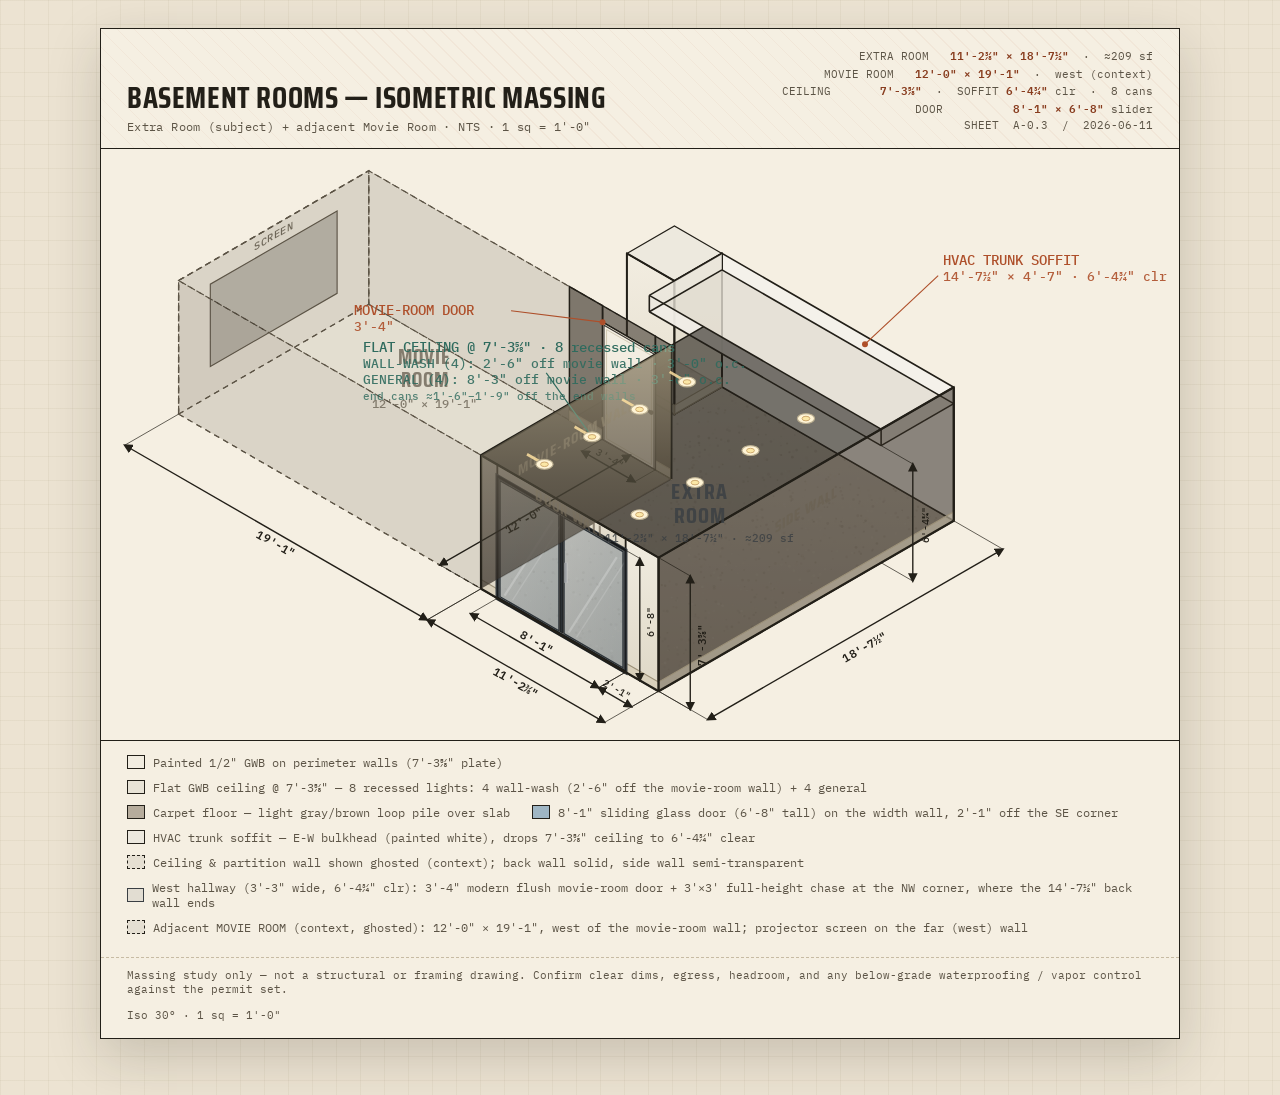
==== basement-rooms-isometric.html @ b4f8cd84 "Updated Diagrams" ====
<!DOCTYPE html>
<html lang="en">

<head>
  <meta charset="UTF-8" />
  <meta name="viewport" content="width=device-width, initial-scale=1.0" />
  <title>Basement Extra Room — Isometric Massing</title>
  <link rel="preconnect" href="https://fonts.googleapis.com" />
  <link rel="preconnect" href="https://fonts.gstatic.com" crossorigin />
  <link
    href="https://fonts.googleapis.com/css2?family=Saira+Condensed:wght@500;600;700&family=IBM+Plex+Mono:wght@400;500;600&family=IBM+Plex+Sans:wght@400;500;600&display=swap"
    rel="stylesheet" />
  <style>
    :root {
      --paper: #ECE3D2;
      --paper-2: #F5EFE2;
      --ink: #221F18;
      --ink-soft: #5C5446;
      --line: #C7BBA3;
      --rust: #AE4F2A;
      --rust-deep: #883C1E;
      --teal: #2F6B5E;
      --blue: #3F6E96;
      --slate: #3A3F43;
      --metal: #8A9197;
      --gwb: #e8e3d6;
      --gwb-dk: #d6cfbd;
      --floor: #c9a878;
      --floor-dk: #a8854f;
      --floor-lt: #e3cda3;
      --glass: #9fb6c4;
      --frame: #3a3f43;
      --frame-dk: #1b1d1f;
    }

    * {
      box-sizing: border-box;
    }

    html,
    body {
      margin: 0;
      padding: 0;
      background: var(--paper);
      color: var(--ink);
      font-family: "IBM Plex Sans", system-ui, sans-serif;
    }

    body {
      background-image:
        linear-gradient(rgba(199, 187, 163, .20) 1px, transparent 1px),
        linear-gradient(90deg, rgba(199, 187, 163, .20) 1px, transparent 1px);
      background-size: 24px 24px;
      padding: 28px 20px 56px;
    }

    .sheet {
      max-width: 1080px;
      margin: 0 auto;
      background: var(--paper-2);
      border: 1.5px solid var(--ink);
      box-shadow: 0 18px 50px rgba(34, 31, 24, .18);
    }

    header.tb {
      display: flex;
      justify-content: space-between;
      align-items: flex-end;
      gap: 16px;
      padding: 18px 26px 14px;
      border-bottom: 1.5px solid var(--ink);
      background:
        repeating-linear-gradient(45deg, transparent 0 11px, rgba(174, 79, 42, .05) 11px 12px);
    }

    header.tb h1 {
      font-family: "Saira Condensed", sans-serif;
      font-weight: 700;
      letter-spacing: .02em;
      font-size: 30px;
      line-height: .95;
      margin: 0;
      text-transform: uppercase;
    }

    header.tb .sub {
      font-family: "IBM Plex Mono", monospace;
      font-size: 12px;
      color: var(--ink-soft);
      margin-top: 6px;
      letter-spacing: .03em;
    }

    header.tb .stamp {
      text-align: right;
      font-family: "IBM Plex Mono", monospace;
      font-size: 11px;
      color: var(--ink-soft);
      line-height: 1.5;
    }

    header.tb .stamp b {
      color: var(--rust-deep);
      font-weight: 600;
    }

    .drawing {
      padding: 8px 10px 4px;
    }

    svg {
      width: 100%;
      height: auto;
      display: block;
    }

    .lbl {
      font-family: "IBM Plex Mono", monospace;
      font-weight: 500;
    }

    .dimtxt {
      font-family: "IBM Plex Mono", monospace;
      font-weight: 600;
      font-size: 10px;
      fill: var(--ink);
    }

    .dimsm {
      font-family: "IBM Plex Mono", monospace;
      font-weight: 500;
      font-size: 8.5px;
      fill: var(--ink);
    }

    .facetxt {
      font-family: "Saira Condensed", sans-serif;
      font-weight: 700;
      letter-spacing: .05em;
    }

    .legend {
      display: flex;
      flex-wrap: wrap;
      gap: 10px 22px;
      padding: 14px 26px 22px;
      border-top: 1.5px solid var(--ink);
      font-family: "IBM Plex Mono", monospace;
      font-size: 12px;
      color: var(--ink-soft);
    }

    .legend .it {
      display: flex;
      align-items: center;
      gap: 8px;
    }

    .legend .sw {
      width: 18px;
      height: 14px;
      border: 1px solid var(--ink);
      display: inline-block;
    }

    footer.fn {
      padding: 10px 26px 16px;
      border-top: 1px dashed var(--line);
      font-family: "IBM Plex Mono", monospace;
      font-size: 10.5px;
      color: var(--ink-soft);
      display: flex;
      justify-content: space-between;
      gap: 12px;
      flex-wrap: wrap;
    }

    @media (prefers-reduced-motion:no-preference) {
      .anim {
        opacity: 0;
        animation: fin .7s ease forwards;
      }

      .a1 {
        animation-delay: .05s
      }

      .a2 {
        animation-delay: .18s
      }

      .a3 {
        animation-delay: .31s
      }

      .a4 {
        animation-delay: .44s
      }

      .a5 {
        animation-delay: .57s
      }

      .a6 {
        animation-delay: .70s
      }

      @keyframes fin {
        to {
          opacity: 1
        }
      }
    }

    @media print {
      body {
        background: #fff;
        padding: 0;
      }

      .sheet {
        box-shadow: none;
        border: 1px solid #000;
      }
    }
  </style>
</head>

<body>
  <div class="sheet">
    <header class="tb">
      <div>
        <h1>Basement Rooms — Isometric Massing</h1>
        <div class="sub">Extra Room (subject) + adjacent Movie Room · NTS · 1 sq = 1'-0"</div>
      </div>
      <div class="stamp">
        EXTRA ROOM&nbsp;&nbsp; <b>11'-2⅜" × 18'-7½"</b> &nbsp;·&nbsp; ≈209 sf<br />
        MOVIE ROOM&nbsp;&nbsp; <b>12'-0" × 19'-1"</b> &nbsp;·&nbsp; west (context)<br />
        CEILING&nbsp;&nbsp;&nbsp;&nbsp;&nbsp;&nbsp; <b>7'-3⅝"</b> &nbsp;·&nbsp; SOFFIT <b>6'-4¾"</b> clr &nbsp;·&nbsp; 8 cans<br />
        DOOR&nbsp;&nbsp;&nbsp;&nbsp;&nbsp;&nbsp;&nbsp;&nbsp;&nbsp; <b>8'-1" × 6'-8"</b> slider<br />
        SHEET &nbsp;A-0.3 &nbsp;/&nbsp; 2026-06-11
      </div>
    </header>

    <div class="drawing">
      <svg id="iso" viewBox="0 0 1080 660" role="img" aria-label="Isometric massing diagram of the Basement Rooms — the Extra Room and the adjacent Movie Room">
        <defs>
          <marker id="arr" viewBox="0 0 10 10" refX="8" refY="5" markerWidth="7" markerHeight="7"
            orient="auto-start-reverse">
            <path d="M0,0 L10,5 L0,10 z" fill="#221F18" />
          </marker>
          <linearGradient id="gFloor" x1="0" y1="1" x2="0" y2="0">
            <stop offset="0" stop-color="#a89e90" />
            <stop offset="1" stop-color="#c7bfb2" />
          </linearGradient>
          <linearGradient id="gWallF" x1="0" y1="1" x2="0" y2="0">
            <stop offset="0" stop-color="#ded7c6" />
            <stop offset="1" stop-color="#f1ece0" />
          </linearGradient>
          <linearGradient id="gWallS" x1="0" y1="1" x2="0" y2="0">
            <stop offset="0" stop-color="#cdc6b3" />
            <stop offset="1" stop-color="#e2dccc" />
          </linearGradient>
          <linearGradient id="gGlass" x1="0" y1="0" x2="1" y2="1">
            <stop offset="0" stop-color="#bcccd6" />
            <stop offset="1" stop-color="#8aa3b3" />
          </linearGradient>
          <!-- wall-wash glow: warm, strongest near the ceiling, fading toward the floor -->
          <linearGradient id="gWash" x1="0" y1="0" x2="0" y2="1">
            <stop offset="0" stop-color="#fff0c4" stop-opacity=".42" />
            <stop offset=".55" stop-color="#fff0c4" stop-opacity=".15" />
            <stop offset="1" stop-color="#fff0c4" stop-opacity="0" />
          </linearGradient>
        </defs>
        <!-- drawn by script -->
      </svg>
    </div>

    <div class="legend">
      <div class="it"><span class="sw" style="background:#f1ece0"></span>Painted 1/2" GWB on perimeter walls (7'-3⅝"
        plate)</div>
      <div class="it"><span class="sw" style="background:#e8e3d6"></span>Flat GWB ceiling @ 7'-3⅝" — 8 recessed lights:
        4 wall-wash (2'-6" off the movie-room wall) + 4 general</div>
      <div class="it"><span class="sw" style="background:#b6ac9c"></span>Carpet floor — light gray/brown loop pile over
        slab</div>
      <div class="it"><span class="sw" style="background:#9fb6c4"></span>8'-1" sliding glass door (6'-8" tall) on the
        width wall, 2'-1" off the SE corner</div>
      <div class="it"><span class="sw" style="background:#ece8de"></span>HVAC trunk soffit — E-W bulkhead (painted white), drops 7'-3⅝"
        ceiling to 6'-4¾" clear</div>
      <div class="it"><span class="sw" style="border-style:dashed;background:rgba(92,84,70,.10)"></span>Ceiling &amp;
        partition wall shown ghosted (context); back wall solid, side wall semi-transparent</div>
      <div class="it"><span class="sw" style="background:rgba(58,63,67,.10);border-color:#3a3f43"></span>West hallway (3'-3"
        wide, 6'-4¾" clr): 3'-4" modern flush movie-room door + 3'×3' full-height chase at the NW corner, where the 14'-7½" back wall ends</div>
      <div class="it"><span class="sw" style="border-style:dashed;background:rgba(92,84,70,.10)"></span>Adjacent MOVIE ROOM
        (context, ghosted): 12'-0" × 19'-1", west of the movie-room wall; projector screen on the far (west) wall</div>
    </div>

    <footer class="fn">
      <span>Massing study only — not a structural or framing drawing. Confirm clear dims, egress, headroom, and any
        below-grade waterproofing / vapor control against the permit set.</span>
      <span>Iso 30° · 1 sq = 1'-0"</span>
    </footer>
  </div>

  <script>
    (function () {
      const S = 16, A = Math.PI / 6;
      const ux = [Math.cos(A) * S, Math.sin(A) * S];   // +X width (door wall) -> right & down
      const uy = [Math.cos(A) * S, -Math.sin(A) * S];   // +Y depth            -> right & up
      const uz = [0, -S];                            // +Z height           -> up
      const O = [360, 470];

      // ---- dimensions (from the basement plan) ----
      const W = 11.2;              // width  (door wall, X)         11'-2 3/8"
      const D = 18 + 7.5 / 12;     // full depth, right wall (Y)    18'-7 1/2"
      const LW = 12;               // LEFT wall solid length (X=0, Y=0..LW)  12'-0"
      const H = 7 + 3.6 / 12;      // ceiling height (Z)            7'-3 5/8"  (≈ 7.3')
      // 8'-1" sliding glass door on the south wall, set 2'-1" off the SE corner
      const DW = 8 + 1 / 12, DHt = 80 / 12;   // 8'-1" wide x 6'-8" tall
      const JmbR = 2 + 1 / 12;                // 2'-1" jamb at the right (E) corner
      const DGx1 = W - JmbR;                  // 9.117
      const DGx0 = DGx1 - DW;                 // 1.034  (left jamb ≈ 1'-0 3/8")
      const DMx = (DGx0 + DGx1) / 2;          // meeting stile (two 4'-0 1/2" leaves)
      // HVAC trunk soffit: E-W bulkhead, 4'-7" wide (N-S), butting the back wall; 14'-7½" long measured from the right wall
      const S47 = 4 + 7 / 12;                 // 4'-7" soffit width (N-S)
      const SFy1 = D;                         // soffit north face butts the back wall
      const SFy0 = D - S47;                   // 14.042  soffit south (room-side) face; ≈ 2'-0½" of flat ceiling between it and the 12' wall
      const SLen = 14 + 7.5 / 12;             // 14'-7½" soffit length (E-W), measured from the right wall
      const SFx1 = W;                         // east end at the right (east) wall
      const SFx0 = W - SLen;                  // -3.425  west end runs past the open left side, into the hallway
      const SFz = 6 + 4.8 / 12;               // 6'-4 3/4" clear under the soffit (≈ 6.4'); drop ≈ 10 7/8"
      // ---- WEST HALLWAY (fills the open west side, X<0; clear ht = soffit, 6'-4¾") ----
      const HWx = SFx0;            // -3.425  west face of the drawn hallway slice (= soffit/floor west edge)
      const HWyS = LW;             // 12      hallway south wall = partition north end = movie-room wall line
      const HW = 3.3;              // 3'-3"   hallway N-S width (band Y = 12 .. 15.3)
      const HWyN = LW + HW;        // 15.3    hallway north wall = start of the corner jog
      const HWz = SFz;             // 6'-4¾"  hallway clear ceiling (under the soffit)
      const MOW = 3 + 4 / 12;      // 3'-4"   movie-room door opening width (E-W, along X) in the Y=12 wall
      const MOx1 = -1, MOx0 = MOx1 - MOW; // opening spans X = -4.33 .. -1 (moved 1'-0" west of the partition)
      // ---- 3'×3' full-height GWB CHASE at the NW: BEGINS where the 14'-7½" back wall ENDS (X=SFx0) and projects WEST ----
      const CHW = 3;               // 3'-0"   chase plan size (E-W and N-S)
      const CHx1 = SFx0;           // -3.425  chase EAST face = back wall west end (where the wall ends / chase begins)
      const CHx0 = SFx0 - CHW;     // -6.425  chase WEST face (footprint bumps out west, past the hallway line)
      const CHy1 = D;              // chase NORTH face is coplanar with the back wall
      const CHy0 = D - CHW;        // 15.625  chase SOUTH face

      function p(x, y, z) {
        return [O[0] + x * ux[0] + y * uy[0] + z * uz[0],
        O[1] + x * ux[1] + y * uy[1] + z * uz[1]];
      }
      const f = n => (Math.round(n * 100) / 100);
      const ps = a => a.map(P => f(P[0]) + "," + f(P[1])).join(" ");
      let out = [];
      const poly = (pts, attr) => out.push(`<polygon points="${ps(pts)}" ${attr}/>`);
      const line = (a, b, attr) => out.push(`<line x1="${f(a[0])}" y1="${f(a[1])}" x2="${f(b[0])}" y2="${f(b[1])}" ${attr}/>`);
      const text = (P, t, attr) => out.push(`<text x="${f(P[0])}" y="${f(P[1])}" ${attr}>${t}</text>`);
      const rtext = (P, ang, t, attr) => out.push(`<text x="${f(P[0])}" y="${f(P[1])}" transform="rotate(${f(ang)} ${f(P[0])} ${f(P[1])})" ${attr}>${t}</text>`);
      // surface label: baseline follows the isometric axis but glyphs stay vertical (skewY about P)
      const vtext = (P, ang, t, attr) => out.push(`<text x="${f(P[0])}" y="${f(P[1])}" transform="translate(${f(P[0])} ${f(P[1])}) skewY(${f(ang)}) translate(${f(-P[0])} ${f(-P[1])})" ${attr}>${t}</text>`);
      const angX = Math.atan2(ux[1], ux[0]) * 180 / Math.PI;   // +30°  X / door-wall axis (down-right)
      const angY = Math.atan2(uy[1], uy[0]) * 180 / Math.PI;   // -30°  Y / side-wall axis (up-right)

      out.push('<g class="anim a1">');

      /* ===== ADJACENT MOVIE ROOM (context, west of the Movie-Room Wall) — ghosted massing ===== */
      // 12'-0" (N-S, the shared partition wall) × 19'-1" (E-W, extending west). Drawn FIRST so the
      // nearer extra-room walls / partition paint over the shared X=0 edge.
      const MRL = 19 + 1 / 12;      // 19'-1" movie-room length (E-W, to the west)
      const MRx0 = -MRL;            // -19.08  west (screen) wall
      const MRyN = LW;              // 12'-0"  north wall (Y=12, hallway / movie-room-door side)
      {
        const gMF = 'fill="rgba(92,84,70,.06)" stroke="#5C5446" stroke-width="1" stroke-dasharray="5 4"';
        const gMW = 'fill="rgba(92,84,70,.12)" stroke="#5C5446" stroke-width="1" stroke-dasharray="5 4"';
        const gME = 'stroke="#5C5446" stroke-width="1.2" stroke-dasharray="5 4" fill="none"';
        poly([p(MRx0, 0, 0), p(0, 0, 0), p(0, MRyN, 0), p(MRx0, MRyN, 0)], gMF);            // floor
        poly([p(MRx0, 0, H), p(0, 0, H), p(0, MRyN, H), p(MRx0, MRyN, H)], gMF);            // ceiling
        poly([p(MRx0, 0, 0), p(0, 0, 0), p(0, 0, H), p(MRx0, 0, H)], gMW);                  // south wall (Y=0, faces viewer)
        poly([p(MRx0, 0, 0), p(MRx0, MRyN, 0), p(MRx0, MRyN, H), p(MRx0, 0, H)], gMW);       // west / screen wall (X=MRx0)
        poly([p(MRx0, MRyN, 0), p(MOx0, MRyN, 0), p(MOx0, MRyN, H), p(MRx0, MRyN, H)], gMW); // north wall, west of the door
        line(p(MRx0, 0, 0), p(MRx0, 0, H), gME);        // SW corner arris
        line(p(MRx0, MRyN, 0), p(MRx0, MRyN, H), gME);  // NW corner arris
        line(p(MRx0, 0, H), p(MRx0, MRyN, H), gME);     // west-end top edge
        // projector screen on the far (west) wall — ~8'-0" wide × 4'-6" tall, centered
        poly([p(MRx0, 2, 1.6), p(MRx0, 10, 1.6), p(MRx0, 10, 6.1), p(MRx0, 2, 6.1)],
          'fill="rgba(34,31,24,.22)" stroke="#5C5446" stroke-width="1"');
        vtext(p(MRx0, MRyN / 2, 6.55), angY, 'SCREEN',
          'class="lbl" font-size="9" fill="#5C5446" text-anchor="middle" opacity=".85"');
      }

      /* ===== FLOOR + GHOSTED ENCLOSURE (far walls + ceiling) ===== */
      // carpeted floor (light gray/brown) — full room rectangle W × D
      // room rectangle W×D plus the hallway strip west of the partition (X = SFx0..0, Y = LW..D),
      // so the room and the hallway beyond read as the same continuous carpet
      poly([p(0, 0, 0), p(W, 0, 0), p(W, D, 0), p(CHx0, D, 0), p(CHx0, LW, 0), p(0, LW, 0)],
        'fill="url(#gFloor)" stroke="#7d7569" stroke-width="1.2"');
      // carpet pile texture — fine random flecks (gray + brown), gives a soft loop look
      let seed = 7;
      const rnd = () => (seed = (seed * 1103515245 + 12345) & 0x7fffffff) / 0x7fffffff;
      const flecks = ['#9a9082', '#b6ac9c', '#8f8474', '#c2bbac'];
      for (let i = 0; i < 1700; i++) {
        let fx = CHx0 + rnd() * (W - CHx0);   // span the hallway strip (extended west) too
        let fy = rnd() * D;
        if (fx < 0 && fy < LW) continue;       // outside the carpet (south of the partition, in the hallway)
        let q = p(fx, fy, 0);
        out.push(`<circle cx="${f(q[0])}" cy="${f(q[1])}" r="${f(0.6 + rnd() * 0.7)}" fill="${flecks[i & 3]}" opacity="${f(0.18 + rnd() * 0.22)}"/>`);
      }
      // ghosted far walls + ceiling so the box reads as an enclosed room
      // BACK wall (Y=D), 14'-7½" — SOLID, painted white (subtle gradient keeps the plane reading)
      poly([p(SFx0, D, 0), p(W, D, 0), p(W, D, H), p(SFx0, D, H)],
        'fill="#f4f1ea" stroke="#221F18" stroke-width="1.4"');
      // PARTITION (movie-room) wall fill is drawn LATER, after the door — it is nearer the eye than the
      // door (X=0 vs the door at X<0, Y=12), so the wall must paint over / occlude the door.
      // north of the partition (Y=LW..D) the west side is open to the hallway
      // CEILING (flat @ H) fill is drawn LATER — after the soffit and ending at the soffit's south face (see below).
      // left wall ENDS at 12'-0"; north of it (Y=LW..D) is open — hallway treatment to be added later
      // (recessed ceiling lights drawn LAST — see end of script — so they sit on top of everything)
      out.push('</g>');

      /* ===== FRONT / DOOR WALL (Y=0) — GWB around the sliding door + glass ===== */
      out.push('<g class="anim a3">');
      const wallF = 'fill="url(#gWallF)" stroke="#221F18" stroke-width="1.4"';
      // wall built around the opening: left jamb panel, right jamb panel, header
      poly([p(0, 0, 0), p(DGx0, 0, 0), p(DGx0, 0, H), p(0, 0, H)], wallF);            // left panel
      poly([p(DGx1, 0, 0), p(W, 0, 0), p(W, 0, H), p(DGx1, 0, H)], wallF);            // right panel
      poly([p(DGx0, 0, DHt), p(DGx1, 0, DHt), p(DGx1, 0, H), p(DGx0, 0, H)], wallF);   // header
      // baseboard on the two solid panels
      poly([p(0, 0, 0), p(DGx0, 0, 0), p(DGx0, 0, 0.5), p(0, 0, 0.5)], 'fill="#d9d0bb" stroke="#9b9078" stroke-width="1"');
      poly([p(DGx1, 0, 0), p(W, 0, 0), p(W, 0, 0.5), p(DGx1, 0, 0.5)], 'fill="#d9d0bb" stroke="#9b9078" stroke-width="1"');

      // ---- 8'-1" SLIDING GLASS DOOR (two 4'-0½" leaves) — clear glazing reveals the carpet behind ----
      // NOTE: no opaque backing behind the glass, so the room floor (drawn earlier in a1) reads through it
      const fr = 0.16;                       // frame face width
      function leaf(x0, x1) {
        // transparent glazing (low fill-opacity so the carpet shows through)
        poly([p(x0 + fr, 0, fr), p(x1 - fr, 0, fr), p(x1 - fr, 0, DHt - fr), p(x0 + fr, 0, DHt - fr)],
          'fill="url(#gGlass)" fill-opacity=".4" stroke="#2c3338" stroke-width="1.2"');
        // glass reflection streaks
        line(p(x0 + 0.45, 0, fr + 0.2), p(x1 - 0.55, 0, DHt - fr - 0.5),
          'stroke="#ffffff" stroke-width="2" opacity=".22"');
        line(p(x0 + 0.95, 0, fr + 0.2), p(x1 - 0.05, 0, DHt - fr - 0.5),
          'stroke="#ffffff" stroke-width="1.2" opacity=".14"');
      }
      leaf(DGx0, DMx);   // left leaf (fixed)
      leaf(DMx, DGx1);   // right leaf (slider)
      // outer frame as a BORDER only (fill="none") so it never blocks the view through the glazing
      poly([p(DGx0, 0, 0), p(DGx1, 0, 0), p(DGx1, 0, DHt), p(DGx0, 0, DHt)],
        'fill="none" stroke="var(--frame)" stroke-width="3.4"');
      poly([p(DGx0, 0, 0), p(DGx1, 0, 0), p(DGx1, 0, DHt), p(DGx0, 0, DHt)],
        'fill="none" stroke="var(--frame-dk)" stroke-width="1.2"');
      // meeting stile + interlock
      poly([p(DMx - 0.09, 0, fr), p(DMx + 0.09, 0, fr), p(DMx + 0.09, 0, DHt - fr), p(DMx - 0.09, 0, DHt - fr)],
        'fill="#2b3034" stroke="#15181a" stroke-width=".8"');
      // head + sill track emphasis
      line(p(DGx0, 0, 0), p(DGx1, 0, 0), 'stroke="#15181a" stroke-width="2.6"');
      line(p(DGx0, 0, DHt), p(DGx1, 0, DHt), 'stroke="#15181a" stroke-width="1.8"');
      // pull handle on the slider leaf
      const hX = DMx + 0.28;
      line(p(hX, 0, 3.0), p(hX, 0, 4.1), 'stroke="#d8d8d8" stroke-width="2.4"');
      line(p(hX, 0, 3.0), p(hX, 0, 4.1), 'stroke="#7d8186" stroke-width="1"');
      out.push('</g>');

      /* ===== HVAC TRUNK SOFFIT — E-W bulkhead at the north, drops ceiling 7'-3⅝" → 6'-4¾" ===== */
      out.push('<g class="anim a4">');
      // ---- 3'×3' full-height GWB CHASE (HVAC riser) at the NW corner: butts the back wall's west end, projects west ----
      // drawn FIRST (it is the farthest element here) so the nearer soffit/walls paint over the shared X=SFx0 edge.
      // visible faces: SOUTH (Y=CHy0, faces viewer), EAST (X=CHx1, faces the hallway), TOP (Z=H). N/W faces hidden.
      poly([p(CHx0, CHy0, 0), p(CHx1, CHy0, 0), p(CHx1, CHy0, H), p(CHx0, CHy0, H)],
        'fill="url(#gWallF)" fill-opacity=".7" stroke="#221F18" stroke-width="1.3"');     // south face
      poly([p(CHx1, CHy0, 0), p(CHx1, CHy1, 0), p(CHx1, CHy1, H), p(CHx1, CHy0, H)],
        'fill="url(#gWallS)" fill-opacity=".55" stroke="#221F18" stroke-width="1.3"');    // east face (hallway side)
      poly([p(CHx0, CHy0, H), p(CHx1, CHy0, H), p(CHx1, CHy1, H), p(CHx0, CHy1, H)],
        'fill="#ece8de" fill-opacity=".8" stroke="#221F18" stroke-width="1"');            // top
      const CHE = 'stroke="#221F18" stroke-width="1.7" fill="none"';
      line(p(CHx1, CHy0, 0), p(CHx1, CHy0, H), CHE);   // SE vertical arris (nearest corner)
      line(p(CHx0, CHy0, 0), p(CHx0, CHy0, H), CHE);   // SW vertical arris
      line(p(CHx1, CHy1, 0), p(CHx1, CHy1, H), CHE);   // NE vertical arris (meets back wall end)
      line(p(CHx0, CHy0, H), p(CHx1, CHy0, H), CHE);   // top south edge
      line(p(CHx1, CHy0, H), p(CHx1, CHy1, H), CHE);   // top east edge
      poly([p(CHx0, CHy0, 0), p(CHx1, CHy0, 0), p(CHx1, CHy0, 0.5), p(CHx0, CHy0, 0.5)],
        'fill="#d9d0bb" fill-opacity=".7" stroke="#9b9078" stroke-width="1"');            // south baseboard
      poly([p(CHx1, CHy0, 0), p(CHx1, CHy1, 0), p(CHx1, CHy1, 0.5), p(CHx1, CHy0, 0.5)],
        'fill="#d9d0bb" fill-opacity=".7" stroke="#9b9078" stroke-width="1"');            // east baseboard
      // soffit painted white, slightly transparent — FILL ONLY (faces graded south > west > underside);
      // every border line is drawn exactly once below (the face polys used to stroke their outlines too,
      // tripling some edges).
      poly([p(SFx0, SFy0, SFz), p(SFx1, SFy0, SFz), p(SFx1, SFy1, SFz), p(SFx0, SFy1, SFz)],
        'fill="#e3ded3" fill-opacity=".8" stroke="none"');   // bottom (underside) @ z=SFz
      poly([p(SFx0, SFy0, SFz), p(SFx1, SFy0, SFz), p(SFx1, SFy0, H), p(SFx0, SFy0, H)],
        'fill="#f4f1ea" fill-opacity=".8" stroke="none"');   // south (room-side) face
      poly([p(SFx0, SFy0, SFz), p(SFx0, SFy1, SFz), p(SFx0, SFy1, H), p(SFx0, SFy0, H)],
        'fill="#ece8de" fill-opacity=".8" stroke="none"');   // west end cap (runs out into the hallway)
      // ---- soffit border lines, each drawn ONCE ----
      const SE = 'stroke="#221F18" stroke-width="1.4" fill="none"';
      // visible underside outline: front + west arrises, and the far edges where it meets the back/side walls
      line(p(SFx0, SFy0, SFz), p(SFx1, SFy0, SFz), SE);   // underside front (south arris)
      line(p(SFx0, SFy0, SFz), p(SFx0, SFy1, SFz), SE);   // underside west
      line(p(SFx0, SFy1, SFz), p(SFx1, SFy1, SFz), SE);   // underside north (on the back wall)
      line(p(SFx1, SFy0, SFz), p(SFx1, SFy1, SFz), SE);   // underside east (on the side wall)
      // visible south-face verticals + top (ceiling line) and the west-end top
      line(p(SFx0, SFy0, SFz), p(SFx0, SFy0, H), SE);     // SW vertical (near-left corner arris)
      line(p(SFx1, SFy0, SFz), p(SFx1, SFy0, H), SE);     // SE vertical
      line(p(SFx0, SFy0, H), p(SFx1, SFy0, H), SE);       // south top (ceiling line)
      line(p(SFx0, SFy0, H), p(SFx0, SFy1, H), SE);       // west-end top
      // The hidden back/top edges (east-top, north-top, NE & NW verticals) are intentionally NOT redrawn:
      // they coincide with the already-solid back-wall top, side-wall top, building back corner, and chase arris.
      // ceiling's left (X=0) edge from the partition end back to the soffit's south face — SOLID; it stops
      // where it meets the top of the soffit (no line continues across the soffit top).
      line(p(0, LW, H), p(0, SFy0, H), SE);
      // CEILING (flat @ H, black tint) — drawn here so it sits ON TOP of the soffit, and ENDS at the soffit's
      // south face (Y=SFy0); north of there the ceiling is the dropped soffit, not the flat ceiling.
      poly([p(0, 0, H), p(W, 0, H), p(W, SFy0, H), p(0, SFy0, H)], 'fill="rgba(34,31,24,.6)" stroke="none"');
      out.push('</g>');

      /* ===== RIGHT SIDE WALL (X=W) — semi-transparent GWB; drawn AFTER the soffit so the nearest
              plane (X=W) sits OVER the soffit's east end (see the room / back wall through it) ===== */
      out.push('<g class="anim a2">');
      poly([p(W, 0, 0), p(W, D, 0), p(W, D, H), p(W, 0, H)],
        'fill="#332c24" fill-opacity=".55" stroke="#221F18" stroke-width="1.4"');
      // baseboard
      poly([p(W, 0, 0), p(W, D, 0), p(W, D, 0.5), p(W, 0, 0.5)],
        'fill="#cfc6b1" fill-opacity=".55" stroke="#9b9078" stroke-width="1"'); // baseboard
      out.push('</g>');

      /* ===== WEST HALLWAY + FRAMED MOVIE-ROOM OPENING (fills the open west side) ===== */
      out.push('<g class="anim a4">');
      // (the X=0 plane north of the 12'-0" partition is open to the hallway — no wall/opening drawn here)
      // (the chase itself is drawn earlier, in the soffit group, at the NW corner west of X=SFx0)
      // --- movie-room WALL on the Y=12 plane (hallway south / movie-room wall): GWB around the door opening,
      //     spanning the hallway width (CHx0..0), full height; semi-transparent so the hallway/chase read through ---
      const wMR = 'fill="#332c24" fill-opacity=".55" stroke="#221F18" stroke-width="1.3"';
      poly([p(CHx0, HWyS, 0), p(MOx0, HWyS, 0), p(MOx0, HWyS, H), p(CHx0, HWyS, H)], wMR);       // west panel
      poly([p(MOx1, HWyS, 0), p(0, HWyS, 0), p(0, HWyS, H), p(MOx1, HWyS, H)], wMR);             // east panel (to partition corner)
      poly([p(MOx0, HWyS, HWz), p(MOx1, HWyS, HWz), p(MOx1, HWyS, H), p(MOx0, HWyS, H)], wMR);   // header over the door
      poly([p(CHx0, HWyS, 0), p(MOx0, HWyS, 0), p(MOx0, HWyS, 0.5), p(CHx0, HWyS, 0.5)],
        'fill="#d9d0bb" fill-opacity=".7" stroke="#9b9078" stroke-width="1"');                    // west baseboard
      poly([p(MOx1, HWyS, 0), p(0, HWyS, 0), p(0, HWyS, 0.5), p(MOx1, HWyS, 0.5)],
        'fill="#d9d0bb" fill-opacity=".7" stroke="#9b9078" stroke-width="1"');                    // east baseboard
      // --- movie-room door: simple modern flush interior door hung in the Y=12 wall opening (3'-4") ---
      poly([p(MOx0, HWyS, 0), p(MOx1, HWyS, 0), p(MOx1, HWyS, HWz), p(MOx0, HWyS, HWz)],
        'fill="#e7e0d0" stroke="#221F18" stroke-width="1.2"');                                    // jamb / casing
      const dj = 0.09, dhead = 0.12;                                                              // jamb + head reveal
      const dsx0 = MOx0 + dj, dsx1 = MOx1 - dj, dsz = HWz - dhead;                                // flush slab extent
      poly([p(dsx0, HWyS, 0), p(dsx1, HWyS, 0), p(dsx1, HWyS, dsz), p(dsx0, HWyS, dsz)],
        'fill="#f2ede1" stroke="#3a3530" stroke-width="1"');                                      // flush door slab
      const dr = 0.16;
      poly([p(dsx0 + dr, HWyS, dr), p(dsx1 - dr, HWyS, dr), p(dsx1 - dr, HWyS, dsz - dr), p(dsx0 + dr, HWyS, dsz - dr)],
        'fill="none" stroke="#cabfa8" stroke-width=".7"');                                        // subtle inset reveal
      // lever handle + rose on the latch (east) side, ≈36" AFF
      const hrz = 3.0, hrx = dsx1 - 0.16, hp = p(hrx, HWyS, hrz);
      out.push(`<circle cx="${f(hp[0])}" cy="${f(hp[1])}" r="2" fill="#5C5446"/>`);
      line(p(hrx, HWyS, hrz), p(hrx - 0.5, HWyS, hrz), 'stroke="#5C5446" stroke-width="2.6"');    // lever
      // PARTITION (movie-room) wall fill — drawn AFTER the door so the nearer wall (X=0) occludes it
      poly([p(0, 0, 0), p(0, LW, 0), p(0, LW, H), p(0, 0, H)], 'fill="#332c24" fill-opacity=".7" stroke="none"');
      out.push('</g>');

      /* ================= EDGES (silhouette emphasis) ================= */
      out.push('<g class="anim a4">');
      const E = 'stroke="#221F18" stroke-width="2" fill="none" stroke-linejoin="round"';
      // floor outline
      line(p(0, 0, 0), p(W, 0, 0), E); line(p(W, 0, 0), p(W, D, 0), E);
      // vertical corners
      line(p(0, 0, 0), p(0, 0, H), E); line(p(W, 0, 0), p(W, 0, H), E); line(p(W, D, 0), p(W, D, H), E);
      // top plate lines (near)
      line(p(0, 0, H), p(W, 0, H), E); line(p(W, 0, H), p(W, D, H), E);
      // movie-room (partition) wall outline — top + right-side (north end) edges drawn SOLID, after the
      // door so these near edges sit on top of it (the front-left vertical is already a silhouette edge)
      line(p(0, 0, H), p(0, LW, H), E);    // top edge (also the ceiling's west edge over the partition)
      line(p(0, LW, 0), p(0, LW, H), E);   // right side (north end / door-jamb side), full height to ceiling
      out.push('</g>');

      /* ================= DIMENSIONS ================= */
      out.push('<g class="anim a5">');
      const DL = 'stroke="#221F18" stroke-width="1.2" marker-start="url(#arr)" marker-end="url(#arr)"';
      const WL = 'stroke="#221F18" stroke-width="0.8" opacity=".75"';
      function dim(a, b, off, label, toff, cls) {
        const a2 = [a[0] + off[0], a[1] + off[1]], b2 = [b[0] + off[0], b[1] + off[1]];
        line(a, a2, WL); line(b, b2, WL); line(a2, b2, DL);
        const m = [(a2[0] + b2[0]) / 2 + toff[0], (a2[1] + b2[1]) / 2 + toff[1]];
        let ang = Math.atan2(b2[1] - a2[1], b2[0] - a2[0]) * 180 / Math.PI;
        if (ang > 90) ang -= 180; else if (ang < -90) ang += 180;   // keep text upright-ish
        rtext(m, ang, label, `class="${cls || 'dimtxt'}" text-anchor="middle"`);
      }
      // every witness line runs parallel to a building axis (ux=width, uy=depth)
      const AX = (v, k) => [v[0] * k, v[1] * k];
      dim(p(0, 0, 0), p(W, 0, 0), AX(uy, -3.4), "11'-2⅜\"", [-2, 13]);   // witness ∥ depth (Y), toward viewer
      dim(p(DGx0, 0, 0), p(DGx1, 0, 0), AX(uy, -1.7), "8'-1\"", [0, -4]);  // nested closer
      dim(p(DGx1, 0, 0), p(W, 0, 0), AX(uy, -1.7), "2'-1\"", [0, -4], 'dimsm'); // jamb to SE corner
      dim(p(W, 0, 0), p(W, D, 0), AX(ux, 3.1), "18'-7½\"", [10, 14]);     // right wall / full depth, witness ∥ width (X)
      dim(p(W, 0, 0), p(W, 0, H), AX(ux, 2.0), "7'-3⅝\"", [14, 2]);         // ceiling height, witness ∥ width
      dim(p(W, SFy0, 0), p(W, SFy0, SFz), AX(ux, 2.0), "6'-4¾\"", [14, 2], 'dimsm'); // clear under soffit
      // LEFT side: 12'-0" Movie Room Partition Wall (west plane)
      dim(p(0, 0, 0), p(0, LW, 0), AX(ux, -2.6), "12'-0\"", [-8, 12]);
      // adjacent movie room length — continues the front (Y=0) dimension string to the west
      dim(p(0, 0, 0), p(MRx0, 0, 0), AX(uy, -3.4), "19'-1\"", [-2, 13]);
      // door height — small, on the front plane (witness ∥ width)
      dim(p(DGx1, 0, 0), p(DGx1, 0, DHt), AX(ux, 0.9), "6'-8\"", [12, 2], 'dimsm');
      // west hallway: framed movie opening (∥ depth witness)
      dim(p(MOx0, HWyS, 0), p(MOx1, HWyS, 0), AX(uy, -1.3), "3'-4\"", [0, -4], 'dimsm');
      out.push('</g>');

      /* ================= LABELS / CALLOUTS ================= */
      out.push('<g class="anim a5">');
      // face labels sit ON their planes (vtext: baseline follows the axis, glyphs upright)
      vtext(p(W * 0.5, 0, 6.6), angX, "DOOR WALL",
        'class="facetxt" font-size="13" fill="#6b6253" text-anchor="middle" opacity=".7"');
      vtext(p(W, D / 2, 5.0), angY, "SIDE WALL",
        'class="facetxt" font-size="13" fill="#6b6253" text-anchor="middle" opacity=".75"');
      // movie-room partition (X=0 plane) — same axis as the side wall (constant X, spans depth & height)
      vtext(p(0, LW / 2, 5.0), angY, "MOVIE-ROOM WALL",
        'class="facetxt" font-size="13" fill="#6b6253" text-anchor="middle" opacity=".75"');
      // adjacent movie room — ghosted context label, floated over its floor volume
      const mrc = p(MRx0 / 2, LW / 2, 0);
      text([mrc[0], mrc[1] - 72], 'MOVIE', 'class="facetxt" font-size="18" fill="#5C5446" text-anchor="middle" opacity=".7"');
      text([mrc[0], mrc[1] - 52], 'ROOM', 'class="facetxt" font-size="18" fill="#5C5446" text-anchor="middle" opacity=".7"');
      text([mrc[0], mrc[1] - 34], "12'-0\" × 19'-1\"", 'class="lbl" font-size="10.5" fill="#5C5446" text-anchor="middle" opacity=".7"');
      // subject EXTRA ROOM — name floated in its own volume so the two rooms read distinctly
      const erc = p(W * 0.5, D * 0.44, 0);
      text([erc[0], erc[1] - 58], 'EXTRA', 'class="facetxt" font-size="19" fill="#3A3F43" text-anchor="middle" opacity=".82"');
      text([erc[0], erc[1] - 37], 'ROOM', 'class="facetxt" font-size="19" fill="#3A3F43" text-anchor="middle" opacity=".82"');
      text([erc[0], erc[1] - 20], "11'-2⅜\" × 18'-7½\" · ≈209 sf", 'class="lbl" font-size="10" fill="#3A3F43" text-anchor="middle" opacity=".8"');


      // ceiling callout (leader to a wall-wash trim) — light locations + spacing
      const cp = p(2.5, 4.5, H);
      out.push(`<line x1="${f(cp[0])}" y1="${f(cp[1])}" x2="${f(cp[0] - 40)}" y2="${f(cp[1] - 56)}" stroke="#2F6B5E" stroke-width="1"/>`);
      out.push(`<circle cx="${f(cp[0])}" cy="${f(cp[1])}" r="2.4" fill="#2F6B5E"/>`);
      text([cp[0] - 200, cp[1] - 74], 'FLAT CEILING @ 7\'-3⅝" · 8 recessed cans', 'class="lbl" font-size="12" fill="#2F6B5E"');
      text([cp[0] - 200, cp[1] - 60], 'WALL-WASH (4): 2\'-6" off movie wall · 3\'-0" o.c.', 'class="lbl" font-size="11" fill="#2F6B5E" opacity=".9"');
      text([cp[0] - 200, cp[1] - 46], 'GENERAL (4): 8\'-3" off movie wall · 3\'-6" o.c.', 'class="lbl" font-size="11" fill="#2F6B5E" opacity=".9"');
      text([cp[0] - 200, cp[1] - 32], 'end cans ≈1\'-6"–1\'-9" off the end walls', 'class="lbl" font-size="10" fill="#2F6B5E" opacity=".8"');

      // HVAC soffit callout (leader to the NORTH side of the soffit, against the back wall); label raised 30px
      const sp = p(W * 0.5, SFy1, (SFz + H) / 2);
      out.push(`<line x1="${f(sp[0])}" y1="${f(sp[1])}" x2="${f(sp[0] + 64)}" y2="${f(sp[1] - 60)}" stroke="#AE4F2A" stroke-width="1"/>`);
      out.push(`<circle cx="${f(sp[0])}" cy="${f(sp[1])}" r="2.6" fill="#AE4F2A"/>`);
      text([sp[0] + 68, sp[1] - 69], 'HVAC TRUNK SOFFIT', 'class="lbl" font-size="12" fill="#AE4F2A"');
      text([sp[0] + 68, sp[1] - 55], '14\'-7½" × 4\'-7" · 6\'-4¾" clr', 'class="lbl" font-size="11" fill="#AE4F2A" opacity=".9"');

      // ---- west hallway labels ----
      // movie-room door callout — dot at the door's TOP-LEFT corner; label in the clear lower-left
      const mop = p(MOx0, HWyS, HWz);
      out.push(`<line x1="${f(mop[0])}" y1="${f(mop[1])}" x2="${f(mop[0] - 80)}" y2="${f(mop[1] - 10)}" stroke="#AE4F2A" stroke-width="1"/>`);
      out.push(`<circle cx="${f(mop[0])}" cy="${f(mop[1])}" r="2.6" fill="#AE4F2A"/>`);
      text([mop[0] - 217, mop[1] - 6], "MOVIE-ROOM DOOR", 'class="lbl" font-size="12" fill="#AE4F2A"');
      text([mop[0] - 217, mop[1] + 8], "3'-4\"", 'class="lbl" font-size="11" fill="#AE4F2A" opacity=".9"');
      out.push('</g>');

      // ===== CEILING LIGHTING — 8 recessed downlights in the 11'×14' flat ceiling =====
      // drawn LAST so they sit on top of the ceiling and every wall. (Soffit zone excluded.)
      // Layout: a 4-light WALL-WASH row 2'-6" off the movie-room wall (X=0) to graze it,
      // plus a 4-light GENERAL row down the body of the room.
      out.push('<g class="anim a6">');
      // wall-wash glow on the movie-room wall (X=0, Y=0..LW): warm, brightest up top, fading down
      poly([p(0, 0, H), p(0, LW, H), p(0, LW, 0), p(0, 0, 0)], 'fill="url(#gWash)" stroke="none"');
      // recessed-light glyph; wash trims add a short warm "throw" toward the wall (−X)
      function dl(x, y, wash) {
        let q = p(x, y, H);
        if (wash) {
          let w = p(x - 1.1, y, H);
          out.push(`<line x1="${f(q[0])}" y1="${f(q[1])}" x2="${f(w[0])}" y2="${f(w[1])}" stroke="#fde0a0" stroke-width="2.4" opacity=".85"/>`);
        }
        out.push(`<ellipse cx="${f(q[0])}" cy="${f(q[1])}" rx="7.5" ry="4.3" fill="#fff4d6" stroke="#b9ad8f" stroke-width="1"/>`);
        out.push(`<ellipse cx="${f(q[0])}" cy="${f(q[1])}" rx="3.4" ry="2" fill="#fbe7a6" stroke="#caa46a" stroke-width=".8"/>`);
      }
      // WALL-WASH row: 2'-6" off the movie wall, 4 trims @ 3'-0" o.c. along the 12' wall
      [1.5, 4.5, 7.5, 10.5].forEach(y => dl(2.5, y, true));
      // GENERAL row: ≈2'-9" off the side wall, 4 trims @ 3'-6" o.c. down the 14' depth
      [1.75, 5.25, 8.75, 12.25].forEach(y => dl(8.25, y, false));
      out.push('</g>');

      const iso = document.getElementById('iso');
      iso.insertAdjacentHTML('beforeend', out.join("\n"));
      // crop the viewBox to the actual drawing (kills the blank margins)
      const bb = iso.getBBox(), m = 12;
      iso.setAttribute('viewBox',
        `${f(bb.x - m)} ${f(bb.y - m)} ${f(bb.width + 2 * m)} ${f(bb.height + 2 * m)}`);
    })();
  </script>

</body>

</html>
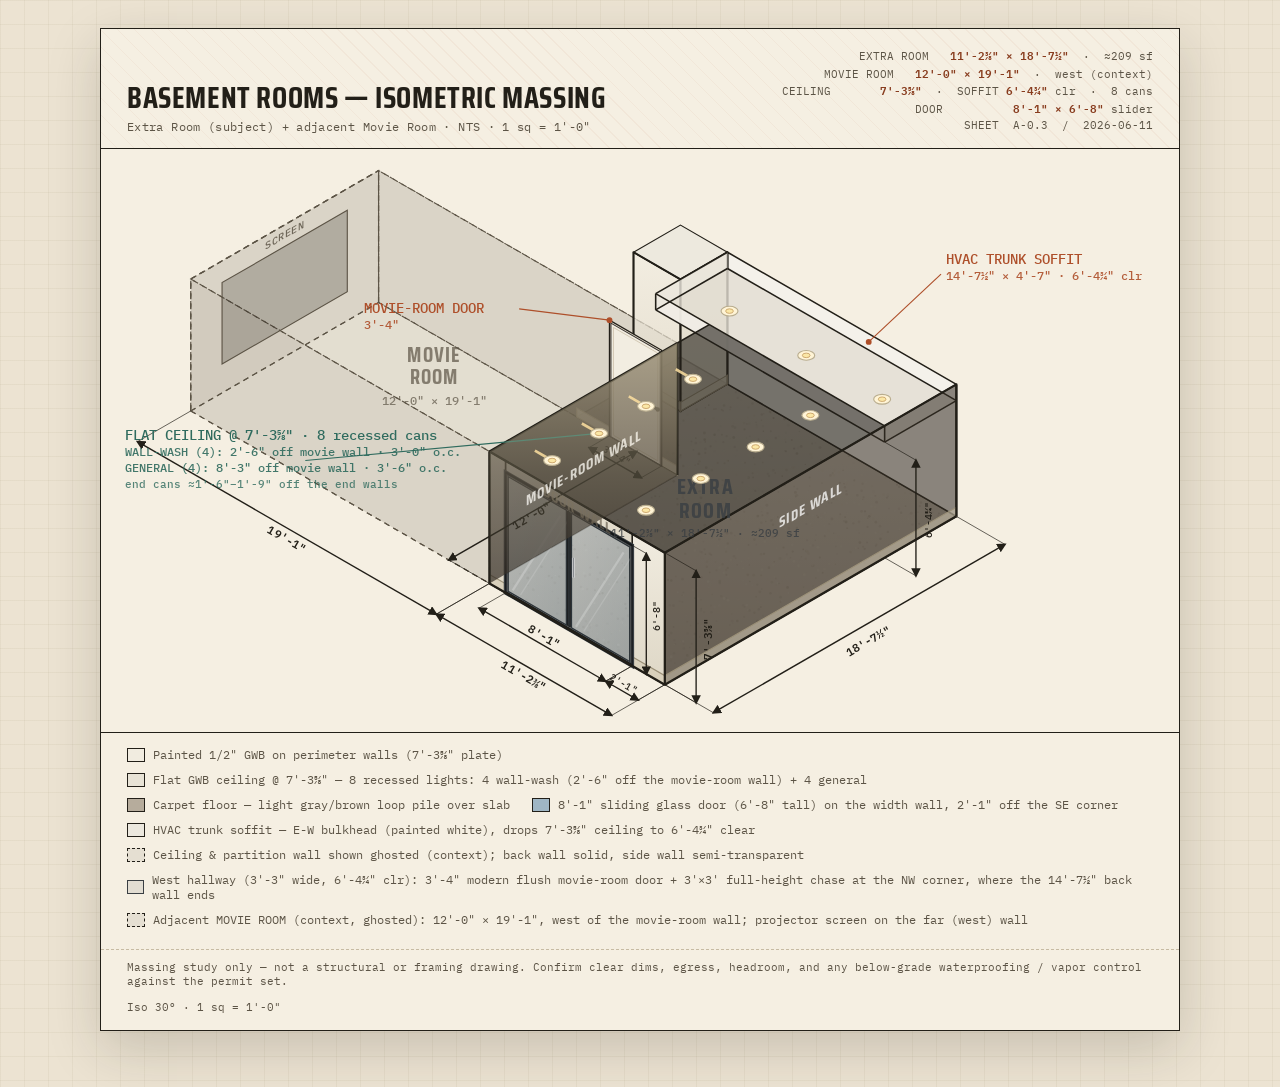
==== commit bc6743be: "Refine basement-rooms isometric: labels, one-piece movie-room wall, soffit lights - SIDE WALL and MO" ====
--- a/basement-rooms-isometric.html
+++ b/basement-rooms-isometric.html
@@ -376,7 +376,7 @@
         poly([p(MRx0, 0, H), p(0, 0, H), p(0, MRyN, H), p(MRx0, MRyN, H)], gMF);            // ceiling
         poly([p(MRx0, 0, 0), p(0, 0, 0), p(0, 0, H), p(MRx0, 0, H)], gMW);                  // south wall (Y=0, faces viewer)
         poly([p(MRx0, 0, 0), p(MRx0, MRyN, 0), p(MRx0, MRyN, H), p(MRx0, 0, H)], gMW);       // west / screen wall (X=MRx0)
-        poly([p(MRx0, MRyN, 0), p(MOx0, MRyN, 0), p(MOx0, MRyN, H), p(MRx0, MRyN, H)], gMW); // north wall, west of the door
+        poly([p(MRx0, MRyN, 0), p(0, MRyN, 0), p(0, MRyN, H), p(MRx0, MRyN, H)], gMW); // north wall — one continuous piece (door framing painted over it later)
         line(p(MRx0, 0, 0), p(MRx0, 0, H), gME);        // SW corner arris
         line(p(MRx0, MRyN, 0), p(MRx0, MRyN, H), gME);  // NW corner arris
         line(p(MRx0, 0, H), p(MRx0, MRyN, H), gME);     // west-end top edge
@@ -525,12 +525,8 @@
       out.push('<g class="anim a4">');
       // (the X=0 plane north of the 12'-0" partition is open to the hallway — no wall/opening drawn here)
       // (the chase itself is drawn earlier, in the soffit group, at the NW corner west of X=SFx0)
-      // --- movie-room WALL on the Y=12 plane (hallway south / movie-room wall): GWB around the door opening,
-      //     spanning the hallway width (CHx0..0), full height; semi-transparent so the hallway/chase read through ---
-      const wMR = 'fill="#332c24" fill-opacity=".55" stroke="#221F18" stroke-width="1.3"';
-      poly([p(CHx0, HWyS, 0), p(MOx0, HWyS, 0), p(MOx0, HWyS, H), p(CHx0, HWyS, H)], wMR);       // west panel
-      poly([p(MOx1, HWyS, 0), p(0, HWyS, 0), p(0, HWyS, H), p(MOx1, HWyS, H)], wMR);             // east panel (to partition corner)
-      poly([p(MOx0, HWyS, HWz), p(MOx1, HWyS, HWz), p(MOx1, HWyS, H), p(MOx0, HWyS, H)], wMR);   // header over the door
+      // --- movie-room WALL on the Y=12 plane (hallway south / movie-room wall): the one-piece ghosted
+      //     north wall (drawn earlier) already fills this plane, so no separate door-surround panels here ---
       poly([p(CHx0, HWyS, 0), p(MOx0, HWyS, 0), p(MOx0, HWyS, 0.5), p(CHx0, HWyS, 0.5)],
         'fill="#d9d0bb" fill-opacity=".7" stroke="#9b9078" stroke-width="1"');                    // west baseboard
       poly([p(MOx1, HWyS, 0), p(0, HWyS, 0), p(0, HWyS, 0.5), p(MOx1, HWyS, 0.5)],
@@ -604,10 +600,10 @@
       vtext(p(W * 0.5, 0, 6.6), angX, "DOOR WALL",
         'class="facetxt" font-size="13" fill="#6b6253" text-anchor="middle" opacity=".7"');
       vtext(p(W, D / 2, 5.0), angY, "SIDE WALL",
-        'class="facetxt" font-size="13" fill="#6b6253" text-anchor="middle" opacity=".75"');
+        'class="facetxt" font-size="13" fill="#fff" text-anchor="middle" opacity=".75"');
       // movie-room partition (X=0 plane) — same axis as the side wall (constant X, spans depth & height)
-      vtext(p(0, LW / 2, 5.0), angY, "MOVIE-ROOM WALL",
-        'class="facetxt" font-size="13" fill="#6b6253" text-anchor="middle" opacity=".75"');
+      vtext(p(0, LW / 2, 5.0 - 30 / S), angY, "MOVIE-ROOM WALL",
+        'class="facetxt" font-size="13" fill="#fff" text-anchor="middle" opacity=".75"');
       // adjacent movie room — ghosted context label, floated over its floor volume
       const mrc = p(MRx0 / 2, LW / 2, 0);
       text([mrc[0], mrc[1] - 72], 'MOVIE', 'class="facetxt" font-size="18" fill="#5C5446" text-anchor="middle" opacity=".7"');
@@ -622,12 +618,12 @@
 
       // ceiling callout (leader to a wall-wash trim) — light locations + spacing
       const cp = p(2.5, 4.5, H);
-      out.push(`<line x1="${f(cp[0])}" y1="${f(cp[1])}" x2="${f(cp[0] - 40)}" y2="${f(cp[1] - 56)}" stroke="#2F6B5E" stroke-width="1"/>`);
+      out.push(`<line x1="${f(cp[0])}" y1="${f(cp[1])}" x2="${f(cp[0] - 260)}" y2="${f(cp[1] + 24)}" stroke="#2F6B5E" stroke-width="1"/>`);
       out.push(`<circle cx="${f(cp[0])}" cy="${f(cp[1])}" r="2.4" fill="#2F6B5E"/>`);
-      text([cp[0] - 200, cp[1] - 74], 'FLAT CEILING @ 7\'-3⅝" · 8 recessed cans', 'class="lbl" font-size="12" fill="#2F6B5E"');
-      text([cp[0] - 200, cp[1] - 60], 'WALL-WASH (4): 2\'-6" off movie wall · 3\'-0" o.c.', 'class="lbl" font-size="11" fill="#2F6B5E" opacity=".9"');
-      text([cp[0] - 200, cp[1] - 46], 'GENERAL (4): 8\'-3" off movie wall · 3\'-6" o.c.', 'class="lbl" font-size="11" fill="#2F6B5E" opacity=".9"');
-      text([cp[0] - 200, cp[1] - 32], 'end cans ≈1\'-6"–1\'-9" off the end walls', 'class="lbl" font-size="10" fill="#2F6B5E" opacity=".8"');
+      text([cp[0] - 420, cp[1] + 6], 'FLAT CEILING @ 7\'-3⅝" · 8 recessed cans', 'class="lbl" font-size="12" fill="#2F6B5E"');
+      text([cp[0] - 420, cp[1] + 20], 'WALL-WASH (4): 2\'-6" off movie wall · 3\'-0" o.c.', 'class="lbl" font-size="11" fill="#2F6B5E" opacity=".9"');
+      text([cp[0] - 420, cp[1] + 34], 'GENERAL (4): 8\'-3" off movie wall · 3\'-6" o.c.', 'class="lbl" font-size="11" fill="#2F6B5E" opacity=".9"');
+      text([cp[0] - 420, cp[1] + 48], 'end cans ≈1\'-6"–1\'-9" off the end walls', 'class="lbl" font-size="10" fill="#2F6B5E" opacity=".8"');
 
       // HVAC soffit callout (leader to the NORTH side of the soffit, against the back wall); label raised 30px
       const sp = p(W * 0.5, SFy1, (SFz + H) / 2);
@@ -653,10 +649,11 @@
       // wall-wash glow on the movie-room wall (X=0, Y=0..LW): warm, brightest up top, fading down
       poly([p(0, 0, H), p(0, LW, H), p(0, LW, 0), p(0, 0, 0)], 'fill="url(#gWash)" stroke="none"');
       // recessed-light glyph; wash trims add a short warm "throw" toward the wall (−X)
-      function dl(x, y, wash) {
-        let q = p(x, y, H);
+      function dl(x, y, wash, z) {
+        z = (z === undefined) ? H : z;
+        let q = p(x, y, z);
         if (wash) {
-          let w = p(x - 1.1, y, H);
+          let w = p(x - 1.1, y, z);
           out.push(`<line x1="${f(q[0])}" y1="${f(q[1])}" x2="${f(w[0])}" y2="${f(w[1])}" stroke="#fde0a0" stroke-width="2.4" opacity=".85"/>`);
         }
         out.push(`<ellipse cx="${f(q[0])}" cy="${f(q[1])}" rx="7.5" ry="4.3" fill="#fff4d6" stroke="#b9ad8f" stroke-width="1"/>`);
@@ -666,6 +663,8 @@
       [1.5, 4.5, 7.5, 10.5].forEach(y => dl(2.5, y, true));
       // GENERAL row: ≈2'-9" off the side wall, 4 trims @ 3'-6" o.c. down the 14' depth
       [1.75, 5.25, 8.75, 12.25].forEach(y => dl(8.25, y, false));
+      // SOFFIT row: 3 recessed cans on the dropped-soffit underside (z=SFz), centered N-S, evenly E-W
+      [-1.0, 3.9, 8.75].forEach(x => dl(x, (SFy0 + SFy1) / 2, false, SFz));
       out.push('</g>');
 
       const iso = document.getElementById('iso');
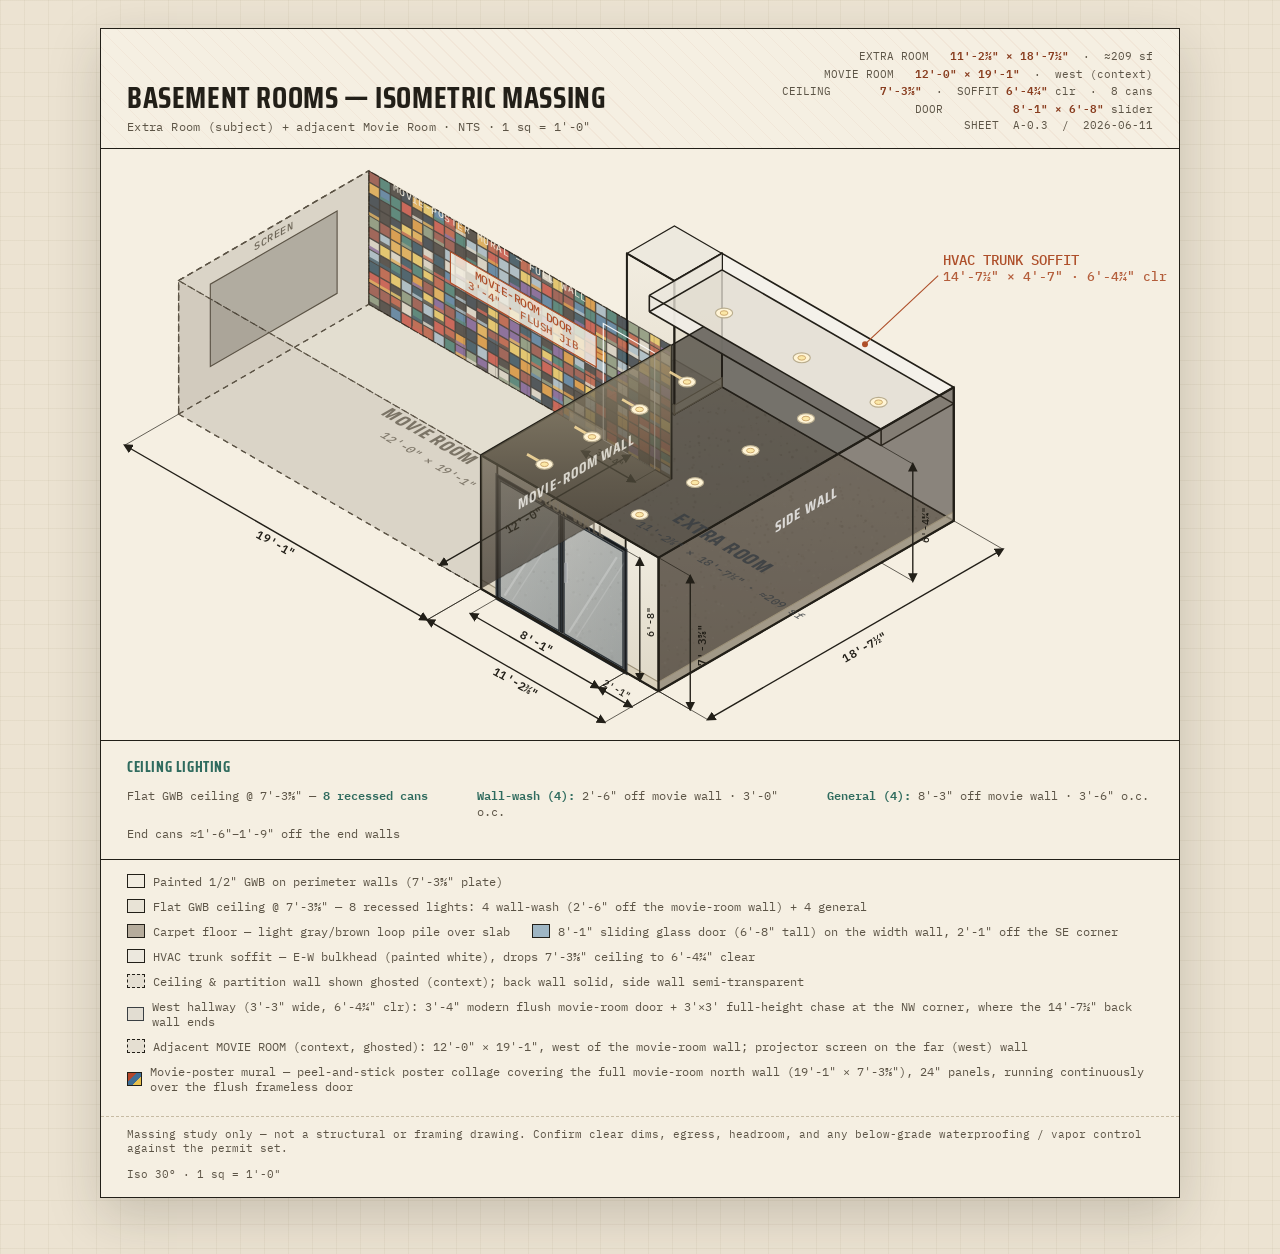
==== commit f0ab46e8: "Changes" ====
--- a/basement-rooms-isometric.html
+++ b/basement-rooms-isometric.html
@@ -10,19 +10,11 @@
   <link
     href="https://fonts.googleapis.com/css2?family=Saira+Condensed:wght@500;600;700&family=IBM+Plex+Mono:wght@400;500;600&family=IBM+Plex+Sans:wght@400;500;600&display=swap"
     rel="stylesheet" />
+  <link rel="stylesheet" href="shared.css" />
+  <link rel="stylesheet" href="isometric.css" />
   <style>
+    /* Page-specific color tokens (drywall, floor, glazing, frames) */
     :root {
-      --paper: #ECE3D2;
-      --paper-2: #F5EFE2;
-      --ink: #221F18;
-      --ink-soft: #5C5446;
-      --line: #C7BBA3;
-      --rust: #AE4F2A;
-      --rust-deep: #883C1E;
-      --teal: #2F6B5E;
-      --blue: #3F6E96;
-      --slate: #3A3F43;
-      --metal: #8A9197;
       --gwb: #e8e3d6;
       --gwb-dk: #d6cfbd;
       --floor: #c9a878;
@@ -33,19 +25,6 @@
       --frame-dk: #1b1d1f;
     }
 
-    * {
-      box-sizing: border-box;
-    }
-
-    html,
-    body {
-      margin: 0;
-      padding: 0;
-      background: var(--paper);
-      color: var(--ink);
-      font-family: "IBM Plex Sans", system-ui, sans-serif;
-    }
-
     body {
       background-image:
         linear-gradient(rgba(199, 187, 163, .20) 1px, transparent 1px),
@@ -57,171 +36,38 @@
     .sheet {
       max-width: 1080px;
       margin: 0 auto;
-      background: var(--paper-2);
-      border: 1.5px solid var(--ink);
       box-shadow: 0 18px 50px rgba(34, 31, 24, .18);
     }
 
-    header.tb {
-      display: flex;
-      justify-content: space-between;
-      align-items: flex-end;
-      gap: 16px;
-      padding: 18px 26px 14px;
-      border-bottom: 1.5px solid var(--ink);
-      background:
-        repeating-linear-gradient(45deg, transparent 0 11px, rgba(174, 79, 42, .05) 11px 12px);
-    }
-
-    header.tb h1 {
+    /* ceiling-lighting specs written below the diagram */
+    .lightspec {
+      padding: 14px 26px 16px;
+      border-top: 1.5px solid var(--ink);
+    }
+
+    .lightspec h3 {
       font-family: "Saira Condensed", sans-serif;
       font-weight: 700;
-      letter-spacing: .02em;
-      font-size: 30px;
-      line-height: .95;
-      margin: 0;
       text-transform: uppercase;
-    }
-
-    header.tb .sub {
+      letter-spacing: .04em;
+      font-size: 15px;
+      color: var(--teal);
+      margin: 0 0 8px;
+    }
+
+    .lightspec .rows {
+      display: grid;
+      grid-template-columns: repeat(auto-fit, minmax(250px, 1fr));
+      gap: 5px 24px;
       font-family: "IBM Plex Mono", monospace;
-      font-size: 12px;
+      font-size: 11.5px;
+      line-height: 1.45;
       color: var(--ink-soft);
-      margin-top: 6px;
-      letter-spacing: .03em;
-    }
-
-    header.tb .stamp {
-      text-align: right;
-      font-family: "IBM Plex Mono", monospace;
-      font-size: 11px;
-      color: var(--ink-soft);
-      line-height: 1.5;
-    }
-
-    header.tb .stamp b {
-      color: var(--rust-deep);
+    }
+
+    .lightspec .rows b {
+      color: var(--teal);
       font-weight: 600;
-    }
-
-    .drawing {
-      padding: 8px 10px 4px;
-    }
-
-    svg {
-      width: 100%;
-      height: auto;
-      display: block;
-    }
-
-    .lbl {
-      font-family: "IBM Plex Mono", monospace;
-      font-weight: 500;
-    }
-
-    .dimtxt {
-      font-family: "IBM Plex Mono", monospace;
-      font-weight: 600;
-      font-size: 10px;
-      fill: var(--ink);
-    }
-
-    .dimsm {
-      font-family: "IBM Plex Mono", monospace;
-      font-weight: 500;
-      font-size: 8.5px;
-      fill: var(--ink);
-    }
-
-    .facetxt {
-      font-family: "Saira Condensed", sans-serif;
-      font-weight: 700;
-      letter-spacing: .05em;
-    }
-
-    .legend {
-      display: flex;
-      flex-wrap: wrap;
-      gap: 10px 22px;
-      padding: 14px 26px 22px;
-      border-top: 1.5px solid var(--ink);
-      font-family: "IBM Plex Mono", monospace;
-      font-size: 12px;
-      color: var(--ink-soft);
-    }
-
-    .legend .it {
-      display: flex;
-      align-items: center;
-      gap: 8px;
-    }
-
-    .legend .sw {
-      width: 18px;
-      height: 14px;
-      border: 1px solid var(--ink);
-      display: inline-block;
-    }
-
-    footer.fn {
-      padding: 10px 26px 16px;
-      border-top: 1px dashed var(--line);
-      font-family: "IBM Plex Mono", monospace;
-      font-size: 10.5px;
-      color: var(--ink-soft);
-      display: flex;
-      justify-content: space-between;
-      gap: 12px;
-      flex-wrap: wrap;
-    }
-
-    @media (prefers-reduced-motion:no-preference) {
-      .anim {
-        opacity: 0;
-        animation: fin .7s ease forwards;
-      }
-
-      .a1 {
-        animation-delay: .05s
-      }
-
-      .a2 {
-        animation-delay: .18s
-      }
-
-      .a3 {
-        animation-delay: .31s
-      }
-
-      .a4 {
-        animation-delay: .44s
-      }
-
-      .a5 {
-        animation-delay: .57s
-      }
-
-      .a6 {
-        animation-delay: .70s
-      }
-
-      @keyframes fin {
-        to {
-          opacity: 1
-        }
-      }
-    }
-
-    @media print {
-      body {
-        background: #fff;
-        padding: 0;
-      }
-
-      .sheet {
-        box-shadow: none;
-        border: 1px solid #000;
-      }
     }
   </style>
 </head>
@@ -276,6 +122,16 @@
       </svg>
     </div>
 
+    <div class="lightspec">
+      <h3>Ceiling Lighting</h3>
+      <div class="rows">
+        <span>Flat GWB ceiling @ 7'-3⅝" — <b>8 recessed cans</b></span>
+        <span><b>Wall-wash (4):</b> 2'-6" off movie wall · 3'-0" o.c.</span>
+        <span><b>General (4):</b> 8'-3" off movie wall · 3'-6" o.c.</span>
+        <span>End cans ≈1'-6"–1'-9" off the end walls</span>
+      </div>
+    </div>
+
     <div class="legend">
       <div class="it"><span class="sw" style="background:#f1ece0"></span>Painted 1/2" GWB on perimeter walls (7'-3⅝"
         plate)</div>
@@ -293,6 +149,10 @@
         wide, 6'-4¾" clr): 3'-4" modern flush movie-room door + 3'×3' full-height chase at the NW corner, where the 14'-7½" back wall ends</div>
       <div class="it"><span class="sw" style="border-style:dashed;background:rgba(92,84,70,.10)"></span>Adjacent MOVIE ROOM
         (context, ghosted): 12'-0" × 19'-1", west of the movie-room wall; projector screen on the far (west) wall</div>
+      <div class="it"><span class="sw"
+          style="background:linear-gradient(135deg,#b5462a 0 33%,#3f6e96 33% 66%,#e8c14e 66%)"></span>Movie-poster mural
+        — peel-and-stick poster collage covering the full movie-room north wall (19'-1" × 7'-3⅝"), 24" panels, running
+        continuously over the flush frameless door</div>
     </div>
 
     <footer class="fn">
@@ -357,10 +217,31 @@
       const rtext = (P, ang, t, attr) => out.push(`<text x="${f(P[0])}" y="${f(P[1])}" transform="rotate(${f(ang)} ${f(P[0])} ${f(P[1])})" ${attr}>${t}</text>`);
       // surface label: baseline follows the isometric axis but glyphs stay vertical (skewY about P)
       const vtext = (P, ang, t, attr) => out.push(`<text x="${f(P[0])}" y="${f(P[1])}" transform="translate(${f(P[0])} ${f(P[1])}) skewY(${f(ang)}) translate(${f(-P[0])} ${f(-P[1])})" ${attr}>${t}</text>`);
+      // floor-plane label: text is sheared into the Z=0 (XY) plane so it reads as if inscribed on the
+      // floor — baseline ∥ +X axis (down-right), letters standing toward +Y. P is the screen anchor.
+      const fcos = Math.cos(A), fsin = Math.sin(A);
+      const ftext = (P, t, attr) => out.push(`<text transform="matrix(${f(fcos)} ${f(fsin)} ${f(-fcos)} ${f(fsin)} ${f(P[0])} ${f(P[1])})" ${attr}>${t}</text>`);
       const angX = Math.atan2(ux[1], ux[0]) * 180 / Math.PI;   // +30°  X / door-wall axis (down-right)
       const angY = Math.atan2(uy[1], uy[0]) * 180 / Math.PI;   // -30°  Y / side-wall axis (up-right)
 
       out.push('<g class="anim a1">');
+
+      /* ===== CARPET FLOOR — drawn FIRST so it is the bottom-most layer (everything sits on top) ===== */
+      // full room rectangle W×D plus the hallway strip west of the partition (X = CHx0..0, Y = LW..D),
+      // so the room and the hallway beyond read as the same continuous carpet
+      poly([p(0, 0, 0), p(W, 0, 0), p(W, D, 0), p(CHx0, D, 0), p(CHx0, LW, 0), p(0, LW, 0)],
+        'fill="url(#gFloor)" stroke="#7d7569" stroke-width="1.2"');
+      // carpet pile texture — fine random flecks (gray + brown), gives a soft loop look
+      let seed = 7;
+      const rnd = () => (seed = (seed * 1103515245 + 12345) & 0x7fffffff) / 0x7fffffff;
+      const flecks = ['#9a9082', '#b6ac9c', '#8f8474', '#c2bbac'];
+      for (let i = 0; i < 1700; i++) {
+        let fx = CHx0 + rnd() * (W - CHx0);   // span the hallway strip (extended west) too
+        let fy = rnd() * D;
+        if (fx < 0 && fy < LW) continue;       // outside the carpet (south of the partition, in the hallway)
+        let q = p(fx, fy, 0);
+        out.push(`<circle cx="${f(q[0])}" cy="${f(q[1])}" r="${f(0.6 + rnd() * 0.7)}" fill="${flecks[i & 3]}" opacity="${f(0.18 + rnd() * 0.22)}"/>`);
+      }
 
       /* ===== ADJACENT MOVIE ROOM (context, west of the Movie-Room Wall) — ghosted massing ===== */
       // 12'-0" (N-S, the shared partition wall) × 19'-1" (E-W, extending west). Drawn FIRST so the
@@ -385,25 +266,11 @@
           'fill="rgba(34,31,24,.22)" stroke="#5C5446" stroke-width="1"');
         vtext(p(MRx0, MRyN / 2, 6.55), angY, 'SCREEN',
           'class="lbl" font-size="9" fill="#5C5446" text-anchor="middle" opacity=".85"');
-      }
-
-      /* ===== FLOOR + GHOSTED ENCLOSURE (far walls + ceiling) ===== */
-      // carpeted floor (light gray/brown) — full room rectangle W × D
-      // room rectangle W×D plus the hallway strip west of the partition (X = SFx0..0, Y = LW..D),
-      // so the room and the hallway beyond read as the same continuous carpet
-      poly([p(0, 0, 0), p(W, 0, 0), p(W, D, 0), p(CHx0, D, 0), p(CHx0, LW, 0), p(0, LW, 0)],
-        'fill="url(#gFloor)" stroke="#7d7569" stroke-width="1.2"');
-      // carpet pile texture — fine random flecks (gray + brown), gives a soft loop look
-      let seed = 7;
-      const rnd = () => (seed = (seed * 1103515245 + 12345) & 0x7fffffff) / 0x7fffffff;
-      const flecks = ['#9a9082', '#b6ac9c', '#8f8474', '#c2bbac'];
-      for (let i = 0; i < 1700; i++) {
-        let fx = CHx0 + rnd() * (W - CHx0);   // span the hallway strip (extended west) too
-        let fy = rnd() * D;
-        if (fx < 0 && fy < LW) continue;       // outside the carpet (south of the partition, in the hallway)
-        let q = p(fx, fy, 0);
-        out.push(`<circle cx="${f(q[0])}" cy="${f(q[1])}" r="${f(0.6 + rnd() * 0.7)}" fill="${flecks[i & 3]}" opacity="${f(0.18 + rnd() * 0.22)}"/>`);
-      }
+        // (MOVIE-POSTER MURAL is drawn LATER — in the WEST HALLWAY group, AFTER the chase / soffit —
+        //  so the Y=12 movie-room wall correctly OCCLUDES everything behind it, e.g. the NW chase.)
+      }
+
+      /* ===== GHOSTED ENCLOSURE (far walls + ceiling) — carpet floor already drawn first, above ===== */
       // ghosted far walls + ceiling so the box reads as an enclosed room
       // BACK wall (Y=D), 14'-7½" — SOLID, painted white (subtle gradient keeps the plane reading)
       poly([p(SFx0, D, 0), p(W, D, 0), p(W, D, H), p(SFx0, D, H)],
@@ -525,26 +392,50 @@
       out.push('<g class="anim a4">');
       // (the X=0 plane north of the 12'-0" partition is open to the hallway — no wall/opening drawn here)
       // (the chase itself is drawn earlier, in the soffit group, at the NW corner west of X=SFx0)
-      // --- movie-room WALL on the Y=12 plane (hallway south / movie-room wall): the one-piece ghosted
-      //     north wall (drawn earlier) already fills this plane, so no separate door-surround panels here ---
+      // --- MOVIE-POSTER MURAL — peel-and-stick poster collage surfacing the ENTIRE movie-room north
+      //     wall (Y=12, X=MRx0..0 × Z=0..H), running continuously over the flush door. Drawn HERE,
+      //     AFTER the chase / soffit / hallway, so the Y=12 wall correctly OCCLUDES everything behind
+      //     it; the baseboard, door reveal, handle and labels (all later) sit on top. ---
+      out.push('<g opacity=".7">');
+      poly([p(MRx0, HWyS, 0), p(0, HWyS, 0), p(0, HWyS, H), p(MRx0, HWyS, H)],
+        'fill="#14110c" stroke="none"');                                                         // mural backing
+      {
+        const pal = ['#1c2630', '#b5462a', '#d98a23', '#e8c14e', '#2f6b5e', '#3f6e96', '#8a3b2e',
+          '#d9d2c2', '#c43d2e', '#1a3a4a', '#e0a33b', '#7a8a6b', '#2a2420', '#9fb6c4', '#6e4b8a'];
+        let ms = 91;                                // deterministic pseudo-random collage
+        const mr = () => (ms = (ms * 1103515245 + 12345) & 0x7fffffff) / 0x7fffffff;
+        const Wm = -MRx0;                           // 19'-1" wall length
+        const cols = Math.round(Wm / 0.68), rows = Math.round(H / 0.62), gp = 0.022;
+        const cw = Wm / cols, ch = H / rows;
+        for (let r = 0; r < rows; r++) for (let c = 0; c < cols; c++) {
+          const x0 = MRx0 + c * cw, x1 = x0 + cw, z0 = r * ch, z1 = z0 + ch;
+          poly([p(x0 + gp, HWyS, z0 + gp), p(x1 - gp, HWyS, z0 + gp), p(x1 - gp, HWyS, z1 - gp), p(x0 + gp, HWyS, z1 - gp)],
+            `fill="${pal[Math.floor(mr() * pal.length)]}" stroke="#100d09" stroke-width=".5"`);
+          if (mr() < 0.45) {                        // title / art band across the lower part of some posters
+            const zb = z0 + gp + (ch - 2 * gp) * 0.3;
+            poly([p(x0 + gp, HWyS, z0 + gp), p(x1 - gp, HWyS, z0 + gp), p(x1 - gp, HWyS, zb), p(x0 + gp, HWyS, zb)],
+              `fill="${pal[Math.floor(mr() * pal.length)]}" fill-opacity=".85" stroke="none"`);
+          }
+        }
+        // faint vertical peel-and-stick panel seams every 24"
+        for (let sx = MRx0 + 2; sx < 0; sx += 2)
+          line(p(sx, HWyS, 0), p(sx, HWyS, H), 'stroke="#0d0b08" stroke-width=".5" opacity=".4"');
+      }
+      out.push('</g>');
+      vtext(p(MRx0 * 0.6, HWyS, H - 0.32), angX, 'MOVIE-POSTER MURAL — FULL WALL',
+        'class="lbl" font-size="8.5" fill="#efe9da" text-anchor="middle" opacity=".92"');
       poly([p(CHx0, HWyS, 0), p(MOx0, HWyS, 0), p(MOx0, HWyS, 0.5), p(CHx0, HWyS, 0.5)],
         'fill="#d9d0bb" fill-opacity=".7" stroke="#9b9078" stroke-width="1"');                    // west baseboard
-      poly([p(MOx1, HWyS, 0), p(0, HWyS, 0), p(0, HWyS, 0.5), p(MOx1, HWyS, 0.5)],
-        'fill="#d9d0bb" fill-opacity=".7" stroke="#9b9078" stroke-width="1"');                    // east baseboard
-      // --- movie-room door: simple modern flush interior door hung in the Y=12 wall opening (3'-4") ---
-      poly([p(MOx0, HWyS, 0), p(MOx1, HWyS, 0), p(MOx1, HWyS, HWz), p(MOx0, HWyS, HWz)],
-        'fill="#e7e0d0" stroke="#221F18" stroke-width="1.2"');                                    // jamb / casing
-      const dj = 0.09, dhead = 0.12;                                                              // jamb + head reveal
-      const dsx0 = MOx0 + dj, dsx1 = MOx1 - dj, dsz = HWz - dhead;                                // flush slab extent
+      // --- movie-room door: FLUSH, FRAMELESS jib door (3'-4") — the wallpaper runs continuously
+      //     over it, so the leaf reads only as a white saw-cut reveal + the handle ---
+      const dj = 0.045;                                                                          // thin reveal gap
+      const dsx0 = MOx0 + dj, dsx1 = MOx1 - dj, dsz = HWz - dj;                                  // flush leaf extent
       poly([p(dsx0, HWyS, 0), p(dsx1, HWyS, 0), p(dsx1, HWyS, dsz), p(dsx0, HWyS, dsz)],
-        'fill="#f2ede1" stroke="#3a3530" stroke-width="1"');                                      // flush door slab
-      const dr = 0.16;
-      poly([p(dsx0 + dr, HWyS, dr), p(dsx1 - dr, HWyS, dr), p(dsx1 - dr, HWyS, dsz - dr), p(dsx0 + dr, HWyS, dsz - dr)],
-        'fill="none" stroke="#cabfa8" stroke-width=".7"');                                        // subtle inset reveal
-      // lever handle + rose on the latch (east) side, ≈36" AFF
-      const hrz = 3.0, hrx = dsx1 - 0.16, hp = p(hrx, HWyS, hrz);
+        'fill="none" stroke="#ffffff" stroke-width="1" opacity=".9"');                           // flush door reveal — white border
+      // lever handle + rose on the latch (west / left) side, ≈36" AFF
+      const hrz = 3.0, hrx = dsx0 + 0.16, hp = p(hrx, HWyS, hrz);
       out.push(`<circle cx="${f(hp[0])}" cy="${f(hp[1])}" r="2" fill="#5C5446"/>`);
-      line(p(hrx, HWyS, hrz), p(hrx - 0.5, HWyS, hrz), 'stroke="#5C5446" stroke-width="2.6"');    // lever
+      line(p(hrx, HWyS, hrz), p(hrx + 0.5, HWyS, hrz), 'stroke="#5C5446" stroke-width="2.6"');    // lever
       // PARTITION (movie-room) wall fill — drawn AFTER the door so the nearer wall (X=0) occludes it
       poly([p(0, 0, 0), p(0, LW, 0), p(0, LW, H), p(0, 0, H)], 'fill="#332c24" fill-opacity=".7" stroke="none"');
       out.push('</g>');
@@ -604,26 +495,17 @@
       // movie-room partition (X=0 plane) — same axis as the side wall (constant X, spans depth & height)
       vtext(p(0, LW / 2, 5.0 - 30 / S), angY, "MOVIE-ROOM WALL",
         'class="facetxt" font-size="13" fill="#fff" text-anchor="middle" opacity=".75"');
-      // adjacent movie room — ghosted context label, floated over its floor volume
-      const mrc = p(MRx0 / 2, LW / 2, 0);
-      text([mrc[0], mrc[1] - 72], 'MOVIE', 'class="facetxt" font-size="18" fill="#5C5446" text-anchor="middle" opacity=".7"');
-      text([mrc[0], mrc[1] - 52], 'ROOM', 'class="facetxt" font-size="18" fill="#5C5446" text-anchor="middle" opacity=".7"');
-      text([mrc[0], mrc[1] - 34], "12'-0\" × 19'-1\"", 'class="lbl" font-size="10.5" fill="#5C5446" text-anchor="middle" opacity=".7"');
-      // subject EXTRA ROOM — name floated in its own volume so the two rooms read distinctly
-      const erc = p(W * 0.5, D * 0.44, 0);
-      text([erc[0], erc[1] - 58], 'EXTRA', 'class="facetxt" font-size="19" fill="#3A3F43" text-anchor="middle" opacity=".82"');
-      text([erc[0], erc[1] - 37], 'ROOM', 'class="facetxt" font-size="19" fill="#3A3F43" text-anchor="middle" opacity=".82"');
-      text([erc[0], erc[1] - 20], "11'-2⅜\" × 18'-7½\" · ≈209 sf", 'class="lbl" font-size="10" fill="#3A3F43" text-anchor="middle" opacity=".8"');
-
-
-      // ceiling callout (leader to a wall-wash trim) — light locations + spacing
-      const cp = p(2.5, 4.5, H);
-      out.push(`<line x1="${f(cp[0])}" y1="${f(cp[1])}" x2="${f(cp[0] - 260)}" y2="${f(cp[1] + 24)}" stroke="#2F6B5E" stroke-width="1"/>`);
-      out.push(`<circle cx="${f(cp[0])}" cy="${f(cp[1])}" r="2.4" fill="#2F6B5E"/>`);
-      text([cp[0] - 420, cp[1] + 6], 'FLAT CEILING @ 7\'-3⅝" · 8 recessed cans', 'class="lbl" font-size="12" fill="#2F6B5E"');
-      text([cp[0] - 420, cp[1] + 20], 'WALL-WASH (4): 2\'-6" off movie wall · 3\'-0" o.c.', 'class="lbl" font-size="11" fill="#2F6B5E" opacity=".9"');
-      text([cp[0] - 420, cp[1] + 34], 'GENERAL (4): 8\'-3" off movie wall · 3\'-6" o.c.', 'class="lbl" font-size="11" fill="#2F6B5E" opacity=".9"');
-      text([cp[0] - 420, cp[1] + 48], 'end cans ≈1\'-6"–1\'-9" off the end walls', 'class="lbl" font-size="10" fill="#2F6B5E" opacity=".8"');
+      // adjacent movie room — name inscribed ON the floor, centered in the room
+      const mrc = p(MRx0 / 2, MRyN / 2, 0);
+      ftext([mrc[0], mrc[1] - 6], 'MOVIE ROOM', 'class="facetxt" font-size="17" fill="#5C5446" text-anchor="middle" opacity=".75"');
+      ftext([mrc[0], mrc[1] + 14], "12'-0\" × 19'-1\"", 'class="lbl" font-size="10.5" fill="#5C5446" text-anchor="middle" opacity=".7"');
+      // subject EXTRA ROOM — name inscribed ON the floor, centered in the room
+      const erc = p(W * 0.5, D * 0.5, 0);
+      ftext([erc[0], erc[1] - 7], 'EXTRA ROOM', 'class="facetxt" font-size="18" fill="#3A3F43" text-anchor="middle" opacity=".85"');
+      ftext([erc[0], erc[1] + 15], "11'-2⅜\" × 18'-7½\" · ≈209 sf", 'class="lbl" font-size="10" fill="#3A3F43" text-anchor="middle" opacity=".8"');
+
+
+      // (ceiling-lighting specs are written below the diagram — see the LIGHTING block under the SVG)
 
       // HVAC soffit callout (leader to the NORTH side of the soffit, against the back wall); label raised 30px
       const sp = p(W * 0.5, SFy1, (SFz + H) / 2);
@@ -633,12 +515,17 @@
       text([sp[0] + 68, sp[1] - 55], '14\'-7½" × 4\'-7" · 6\'-4¾" clr', 'class="lbl" font-size="11" fill="#AE4F2A" opacity=".9"');
 
       // ---- west hallway labels ----
-      // movie-room door callout — dot at the door's TOP-LEFT corner; label in the clear lower-left
-      const mop = p(MOx0, HWyS, HWz);
-      out.push(`<line x1="${f(mop[0])}" y1="${f(mop[1])}" x2="${f(mop[0] - 80)}" y2="${f(mop[1] - 10)}" stroke="#AE4F2A" stroke-width="1"/>`);
-      out.push(`<circle cx="${f(mop[0])}" cy="${f(mop[1])}" r="2.6" fill="#AE4F2A"/>`);
-      text([mop[0] - 217, mop[1] - 6], "MOVIE-ROOM DOOR", 'class="lbl" font-size="12" fill="#AE4F2A"');
-      text([mop[0] - 217, mop[1] + 8], "3'-4\"", 'class="lbl" font-size="11" fill="#AE4F2A" opacity=".9"');
+      // movie-room door callout — inscribed ON the north wall (Y=12 plane) over the flush door,
+      // on a semi-transparent panel so it reads over the poster collage
+      const lhw = 4.6;                                       // label panel half-width (wide enough for the text)
+      const dlx = MOx0 - 0.4 - lhw;                          // label center — on the wall LEFT (west) of the door
+      line(p(dlx + lhw, HWyS, 4.6), p(MOx0, HWyS, 4.6), 'stroke="#AE4F2A" stroke-width="1" opacity=".7"'); // connector to door
+      poly([p(dlx - lhw, HWyS, 3.75), p(dlx + lhw, HWyS, 3.75), p(dlx + lhw, HWyS, 5.45), p(dlx - lhw, HWyS, 5.45)],
+        'fill="#F5EFE2" fill-opacity=".82" stroke="#AE4F2A" stroke-width="1"');                   // label backing
+      vtext(p(dlx, HWyS, 4.75), angX, "MOVIE-ROOM DOOR",
+        'class="lbl" font-size="10" fill="#AE4F2A" text-anchor="middle"');
+      vtext(p(dlx, HWyS, 4.05), angX, "3'-4\" · FLUSH JIB",
+        'class="lbl" font-size="9.5" fill="#AE4F2A" text-anchor="middle" opacity=".9"');
       out.push('</g>');
 
       // ===== CEILING LIGHTING — 8 recessed downlights in the 11'×14' flat ceiling =====
--- a/shared.css
+++ b/shared.css
@@ -0,0 +1,45 @@
+/* shared.css — common design tokens, reset, and base styles for the
+   Carport → Garage / Basement drawing set.
+   Aesthetic + token reference: see CLAUDE.md "Design system".
+   Page-specific bits (body grid overlay, .sheet sizing, extra color tokens)
+   stay inline in each page and override these via source order — keep the
+   <link> to this file BEFORE each page's inline <style>. */
+
+:root {
+  --paper: #ECE3D2;
+  --paper-2: #F5EFE2;
+  --ink: #221F18;
+  --ink-soft: #5C5446;
+  --line: #C7BBA3;
+  --rust: #AE4F2A;
+  --rust-deep: #883C1E;
+  --teal: #2F6B5E;
+  --blue: #3F6E96;
+  --slate: #3A3F43;
+  --metal: #8A9197;
+}
+
+* { box-sizing: border-box; }
+
+html,
+body {
+  margin: 0;
+  padding: 0;
+}
+
+body {
+  background: var(--paper);
+  color: var(--ink);
+  font-family: "IBM Plex Sans", system-ui, sans-serif;
+}
+
+.sheet {
+  background: var(--paper-2);
+  border: 1.5px solid var(--ink);
+}
+
+svg {
+  width: 100%;
+  height: auto;
+  display: block;
+}
--- a/isometric.css
+++ b/isometric.css
@@ -0,0 +1,142 @@
+/* isometric.css — shared component styles for the isometric drawing pages
+   (garage-isometric.html, basement-rooms-isometric.html).
+   Loaded AFTER shared.css. Page-specific color tokens and any overrides
+   (e.g. basement's smaller .dimtxt/.dimsm) stay inline in each page.
+   See CLAUDE.md "Isometric drawings" for the labelling/measurement model. */
+
+header.tb {
+  display: flex;
+  justify-content: space-between;
+  align-items: flex-end;
+  gap: 16px;
+  padding: 18px 26px 14px;
+  border-bottom: 1.5px solid var(--ink);
+  background:
+    repeating-linear-gradient(45deg, transparent 0 11px, rgba(174, 79, 42, .05) 11px 12px);
+}
+
+header.tb h1 {
+  font-family: "Saira Condensed", sans-serif;
+  font-weight: 700;
+  letter-spacing: .02em;
+  font-size: 30px;
+  line-height: .95;
+  margin: 0;
+  text-transform: uppercase;
+}
+
+header.tb .sub {
+  font-family: "IBM Plex Mono", monospace;
+  font-size: 12px;
+  color: var(--ink-soft);
+  margin-top: 6px;
+  letter-spacing: .03em;
+}
+
+header.tb .stamp {
+  text-align: right;
+  font-family: "IBM Plex Mono", monospace;
+  font-size: 11px;
+  color: var(--ink-soft);
+  line-height: 1.5;
+}
+
+header.tb .stamp b {
+  color: var(--rust-deep);
+  font-weight: 600;
+}
+
+.drawing {
+  padding: 8px 10px 4px;
+}
+
+.lbl {
+  font-family: "IBM Plex Mono", monospace;
+  font-weight: 500;
+}
+
+.dimtxt {
+  font-family: "IBM Plex Mono", monospace;
+  font-weight: 600;
+  font-size: 10px;
+  fill: var(--ink);
+}
+
+.dimsm {
+  font-family: "IBM Plex Mono", monospace;
+  font-weight: 500;
+  font-size: 8.5px;
+  fill: var(--ink);
+}
+
+.facetxt {
+  font-family: "Saira Condensed", sans-serif;
+  font-weight: 700;
+  letter-spacing: .05em;
+}
+
+.legend {
+  display: flex;
+  flex-wrap: wrap;
+  gap: 10px 22px;
+  padding: 14px 26px 22px;
+  border-top: 1.5px solid var(--ink);
+  font-family: "IBM Plex Mono", monospace;
+  font-size: 12px;
+  color: var(--ink-soft);
+}
+
+.legend .it {
+  display: flex;
+  align-items: center;
+  gap: 8px;
+}
+
+.legend .sw {
+  width: 18px;
+  height: 14px;
+  border: 1px solid var(--ink);
+  display: inline-block;
+}
+
+footer.fn {
+  padding: 10px 26px 16px;
+  border-top: 1px dashed var(--line);
+  font-family: "IBM Plex Mono", monospace;
+  font-size: 10.5px;
+  color: var(--ink-soft);
+  display: flex;
+  justify-content: space-between;
+  gap: 12px;
+  flex-wrap: wrap;
+}
+
+@media (prefers-reduced-motion:no-preference) {
+  .anim {
+    opacity: 0;
+    animation: fin .7s ease forwards;
+  }
+
+  .a1 { animation-delay: .05s }
+  .a2 { animation-delay: .18s }
+  .a3 { animation-delay: .31s }
+  .a4 { animation-delay: .44s }
+  .a5 { animation-delay: .57s }
+  .a6 { animation-delay: .70s }
+
+  @keyframes fin {
+    to { opacity: 1 }
+  }
+}
+
+@media print {
+  body {
+    background: #fff;
+    padding: 0;
+  }
+
+  .sheet {
+    box-shadow: none;
+    border: 1px solid #000;
+  }
+}
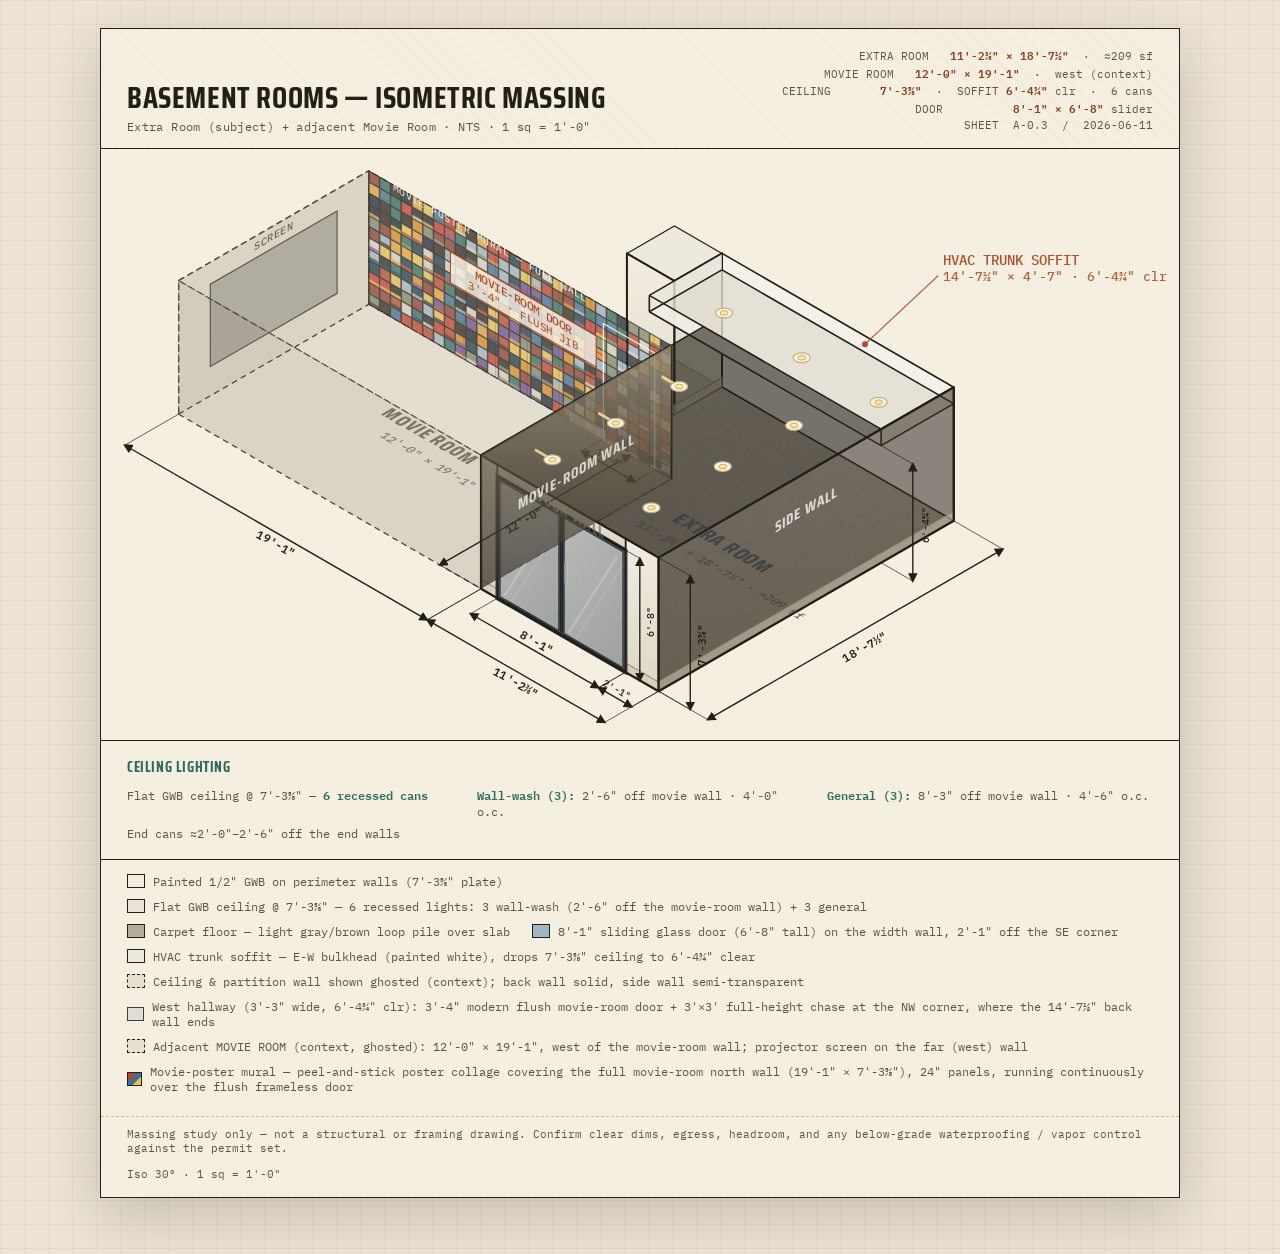
==== commit 98bdca55: "Basement movie room: reduce ceiling cans 8 -> 6 Wall-wash row 4->3 (now 4'-0" o.c.) and general row " ====
--- a/basement-rooms-isometric.html
+++ b/basement-rooms-isometric.html
@@ -82,7 +82,7 @@
       <div class="stamp">
         EXTRA ROOM&nbsp;&nbsp; <b>11'-2⅜" × 18'-7½"</b> &nbsp;·&nbsp; ≈209 sf<br />
         MOVIE ROOM&nbsp;&nbsp; <b>12'-0" × 19'-1"</b> &nbsp;·&nbsp; west (context)<br />
-        CEILING&nbsp;&nbsp;&nbsp;&nbsp;&nbsp;&nbsp; <b>7'-3⅝"</b> &nbsp;·&nbsp; SOFFIT <b>6'-4¾"</b> clr &nbsp;·&nbsp; 8 cans<br />
+        CEILING&nbsp;&nbsp;&nbsp;&nbsp;&nbsp;&nbsp; <b>7'-3⅝"</b> &nbsp;·&nbsp; SOFFIT <b>6'-4¾"</b> clr &nbsp;·&nbsp; 6 cans<br />
         DOOR&nbsp;&nbsp;&nbsp;&nbsp;&nbsp;&nbsp;&nbsp;&nbsp;&nbsp; <b>8'-1" × 6'-8"</b> slider<br />
         SHEET &nbsp;A-0.3 &nbsp;/&nbsp; 2026-06-11
       </div>
@@ -125,18 +125,18 @@
     <div class="lightspec">
       <h3>Ceiling Lighting</h3>
       <div class="rows">
-        <span>Flat GWB ceiling @ 7'-3⅝" — <b>8 recessed cans</b></span>
-        <span><b>Wall-wash (4):</b> 2'-6" off movie wall · 3'-0" o.c.</span>
-        <span><b>General (4):</b> 8'-3" off movie wall · 3'-6" o.c.</span>
-        <span>End cans ≈1'-6"–1'-9" off the end walls</span>
+        <span>Flat GWB ceiling @ 7'-3⅝" — <b>6 recessed cans</b></span>
+        <span><b>Wall-wash (3):</b> 2'-6" off movie wall · 4'-0" o.c.</span>
+        <span><b>General (3):</b> 8'-3" off movie wall · 4'-6" o.c.</span>
+        <span>End cans ≈2'-0"–2'-6" off the end walls</span>
       </div>
     </div>
 
     <div class="legend">
       <div class="it"><span class="sw" style="background:#f1ece0"></span>Painted 1/2" GWB on perimeter walls (7'-3⅝"
         plate)</div>
-      <div class="it"><span class="sw" style="background:#e8e3d6"></span>Flat GWB ceiling @ 7'-3⅝" — 8 recessed lights:
-        4 wall-wash (2'-6" off the movie-room wall) + 4 general</div>
+      <div class="it"><span class="sw" style="background:#e8e3d6"></span>Flat GWB ceiling @ 7'-3⅝" — 6 recessed lights:
+        3 wall-wash (2'-6" off the movie-room wall) + 3 general</div>
       <div class="it"><span class="sw" style="background:#b6ac9c"></span>Carpet floor — light gray/brown loop pile over
         slab</div>
       <div class="it"><span class="sw" style="background:#9fb6c4"></span>8'-1" sliding glass door (6'-8" tall) on the
@@ -528,10 +528,10 @@
         'class="lbl" font-size="9.5" fill="#AE4F2A" text-anchor="middle" opacity=".9"');
       out.push('</g>');
 
-      // ===== CEILING LIGHTING — 8 recessed downlights in the 11'×14' flat ceiling =====
+      // ===== CEILING LIGHTING — 6 recessed downlights in the 11'×14' flat ceiling =====
       // drawn LAST so they sit on top of the ceiling and every wall. (Soffit zone excluded.)
-      // Layout: a 4-light WALL-WASH row 2'-6" off the movie-room wall (X=0) to graze it,
-      // plus a 4-light GENERAL row down the body of the room.
+      // Layout: a 3-light WALL-WASH row 2'-6" off the movie-room wall (X=0) to graze it,
+      // plus a 3-light GENERAL row down the body of the room.
       out.push('<g class="anim a6">');
       // wall-wash glow on the movie-room wall (X=0, Y=0..LW): warm, brightest up top, fading down
       poly([p(0, 0, H), p(0, LW, H), p(0, LW, 0), p(0, 0, 0)], 'fill="url(#gWash)" stroke="none"');
@@ -546,10 +546,10 @@
         out.push(`<ellipse cx="${f(q[0])}" cy="${f(q[1])}" rx="7.5" ry="4.3" fill="#fff4d6" stroke="#b9ad8f" stroke-width="1"/>`);
         out.push(`<ellipse cx="${f(q[0])}" cy="${f(q[1])}" rx="3.4" ry="2" fill="#fbe7a6" stroke="#caa46a" stroke-width=".8"/>`);
       }
-      // WALL-WASH row: 2'-6" off the movie wall, 4 trims @ 3'-0" o.c. along the 12' wall
-      [1.5, 4.5, 7.5, 10.5].forEach(y => dl(2.5, y, true));
-      // GENERAL row: ≈2'-9" off the side wall, 4 trims @ 3'-6" o.c. down the 14' depth
-      [1.75, 5.25, 8.75, 12.25].forEach(y => dl(8.25, y, false));
+      // WALL-WASH row: 2'-6" off the movie wall, 3 trims @ 4'-0" o.c. along the 12' wall
+      [2, 6, 10].forEach(y => dl(2.5, y, true));
+      // GENERAL row: ≈2'-11" off the side wall, 3 trims @ 4'-6" o.c. down the 14' depth
+      [2.5, 7, 11.5].forEach(y => dl(8.25, y, false));
       // SOFFIT row: 3 recessed cans on the dropped-soffit underside (z=SFz), centered N-S, evenly E-W
       [-1.0, 3.9, 8.75].forEach(x => dl(x, (SFy0 + SFy1) / 2, false, SFz));
       out.push('</g>');
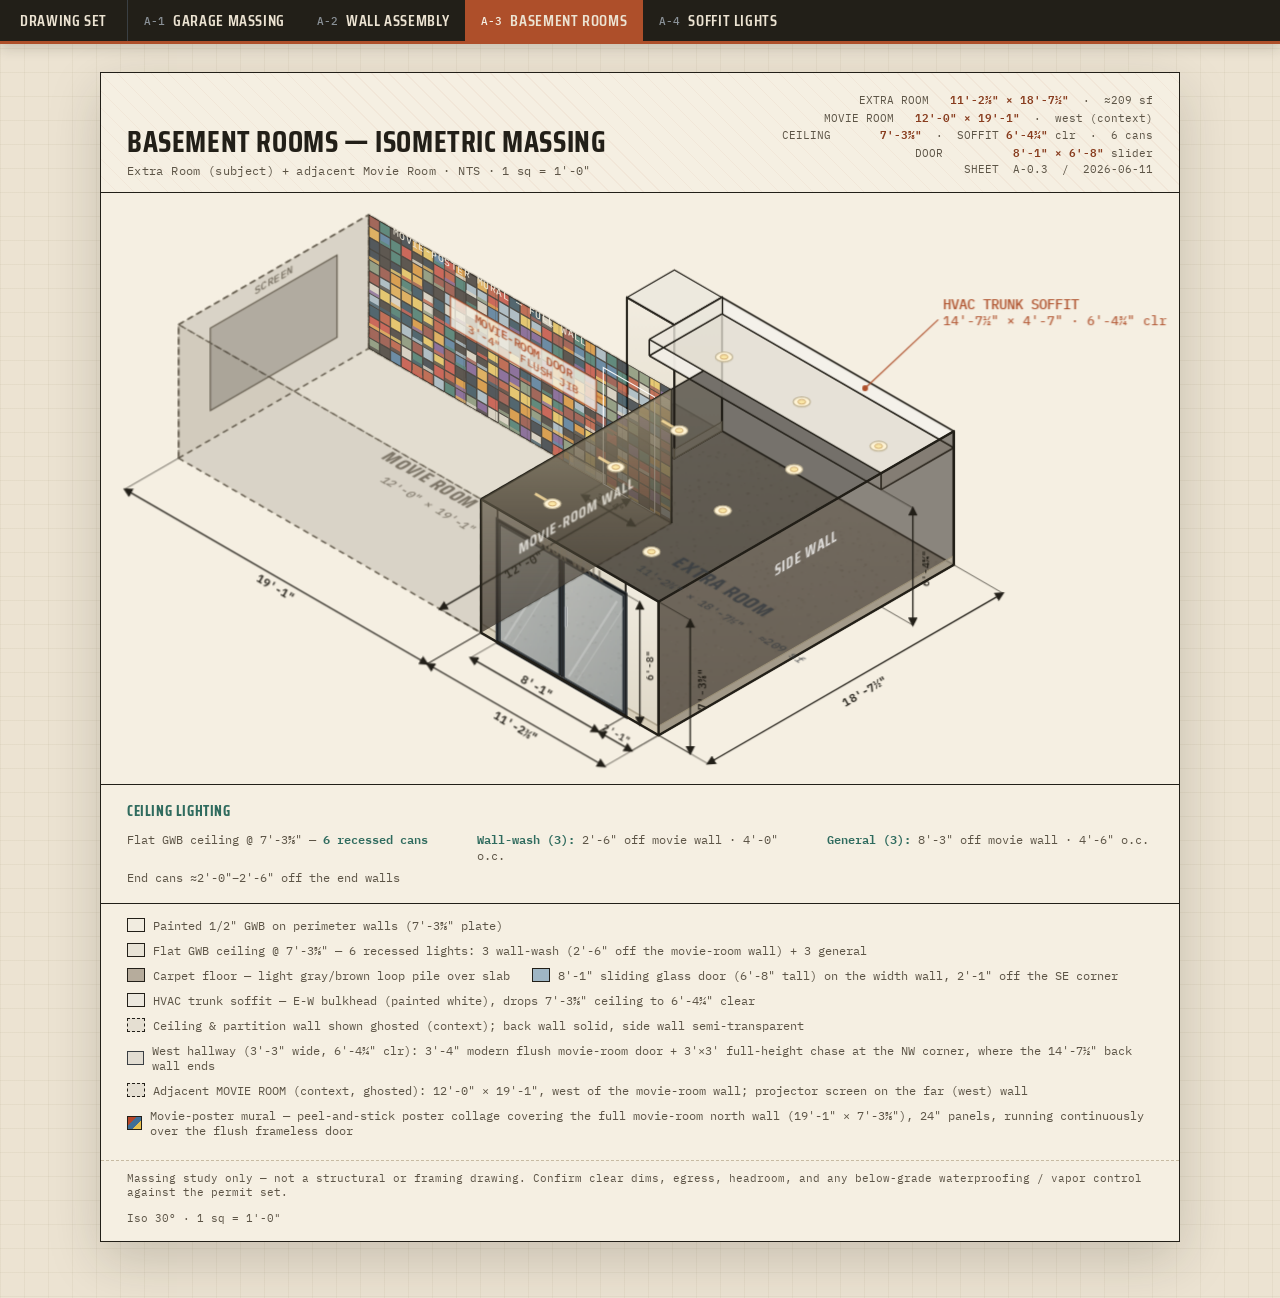
==== commit 1b9cfb34: "Add drawing-set navbar to all pages Co-Authored-By: Claude Opus 5.5 <noreply@anthropic.com>" ====
--- a/basement-rooms-isometric.html
+++ b/basement-rooms-isometric.html
@@ -73,6 +73,17 @@
 </head>
 
 <body>
+<nav class="drawnav" aria-label="Drawing set">
+  <div class="drawnav-bar">
+    <a class="home" href="index.html">Drawing Set</a>
+    <div class="sheets">
+      <a href="garage-isometric.html"><span class="no">A-1</span>Garage Massing</a>
+      <a href="wall-assembly-diagram.html"><span class="no">A-2</span>Wall Assembly</a>
+      <a href="basement-rooms-isometric.html" aria-current="page"><span class="no">A-3</span>Basement Rooms</a>
+      <a href="exterior-led-soffit-lights.html"><span class="no">A-4</span>Soffit Lights</a>
+    </div>
+  </div>
+</nav>
   <div class="sheet">
     <header class="tb">
       <div>
--- a/shared.css
+++ b/shared.css
@@ -43,3 +43,36 @@
   height: auto;
   display: block;
 }
+
+/* ---- drawing-set navbar (same markup on every page; aria-current marks the open sheet) ----
+   .drawnav is an in-flow spacer inside the body padding; .drawnav-bar is fixed to the top. */
+.drawnav { height: 44px; align-self: stretch; flex: 0 0 auto; }
+.drawnav-bar {
+  position: fixed; top: 0; left: 0; right: 0; z-index: 50;
+  height: 44px; display: flex; align-items: stretch; gap: 0;
+  background: var(--ink); border-bottom: 3px solid var(--rust);
+  box-shadow: 0 4px 14px rgba(34, 31, 24, .18);
+}
+.drawnav a {
+  display: flex; align-items: center; gap: 8px; padding: 0 16px;
+  color: var(--paper); text-decoration: none; white-space: nowrap;
+  font-family: "Saira Condensed", sans-serif; font-weight: 600; font-size: 16px;
+  letter-spacing: .04em; text-transform: uppercase;
+}
+.drawnav a .no {
+  font-family: "IBM Plex Mono", monospace; font-size: 11px; font-weight: 500;
+  letter-spacing: 0; color: var(--metal);
+}
+.drawnav a:hover { background: var(--slate); }
+.drawnav a:focus-visible { outline: 2px solid var(--paper); outline-offset: -4px; }
+.drawnav a[aria-current="page"] { background: var(--rust); }
+.drawnav a[aria-current="page"] .no { color: var(--paper-2); }
+.drawnav .home { border-right: 1px solid var(--slate); padding-left: 20px; padding-right: 20px; }
+.drawnav .sheets { display: flex; overflow-x: auto; scrollbar-width: none; }
+.drawnav .sheets::-webkit-scrollbar { display: none; }
+html { scroll-padding-top: 56px; }
+@media (max-width: 640px) {
+  .drawnav a { padding: 0 12px; font-size: 15px; }
+  .drawnav .home { padding: 0 14px; }
+}
+@media print { .drawnav { display: none; } }
